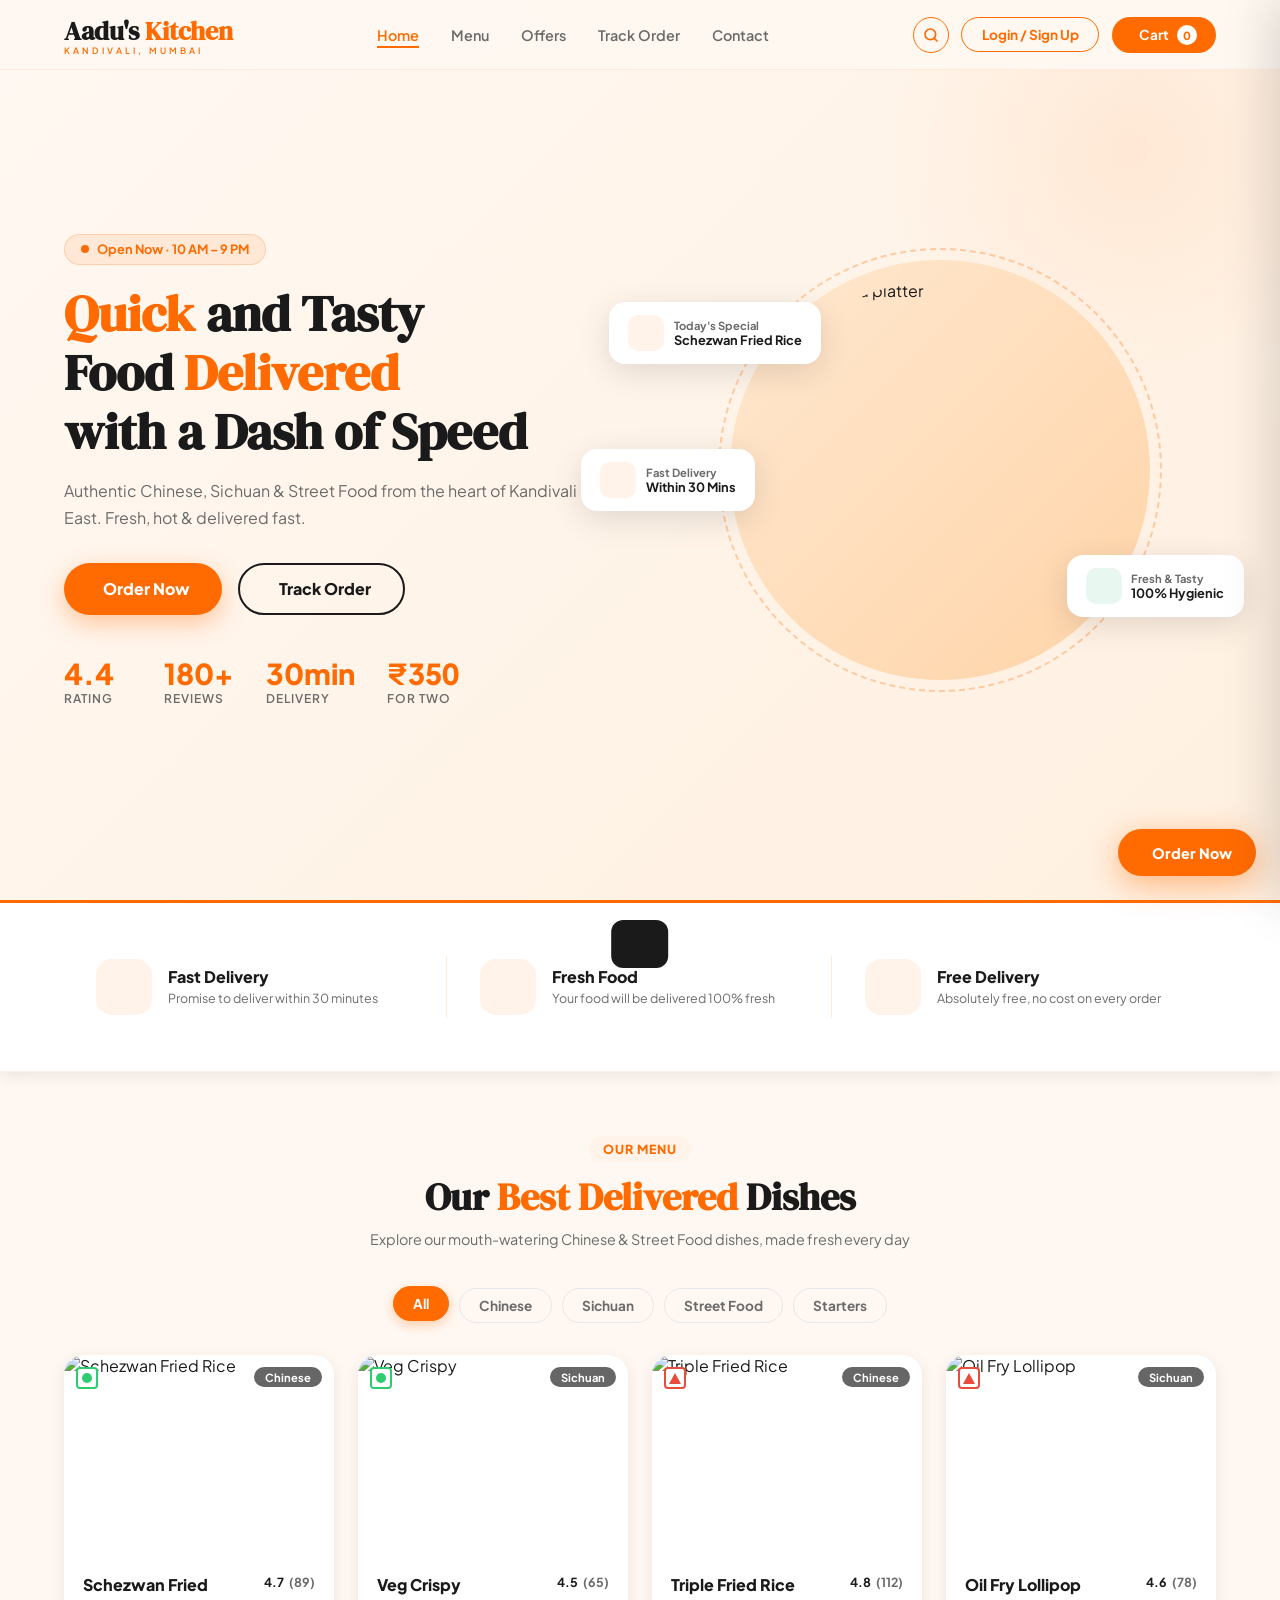
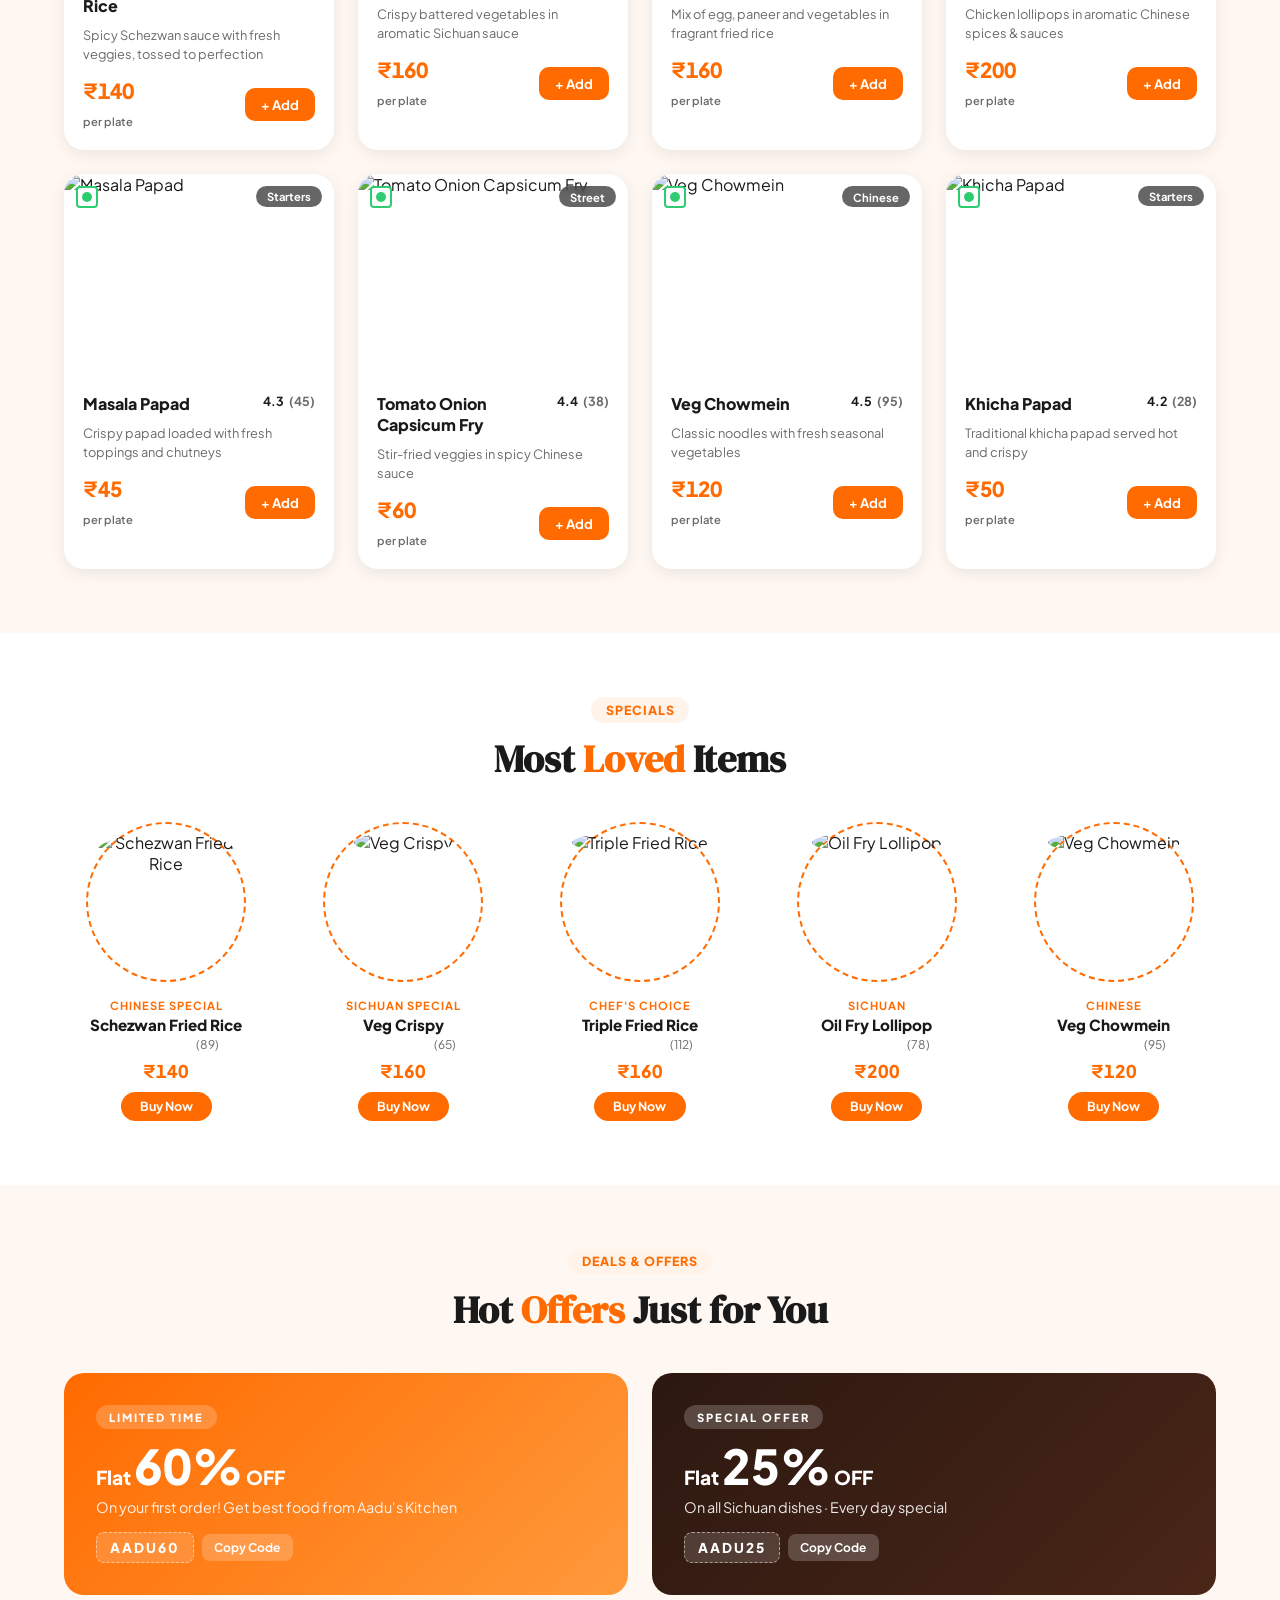
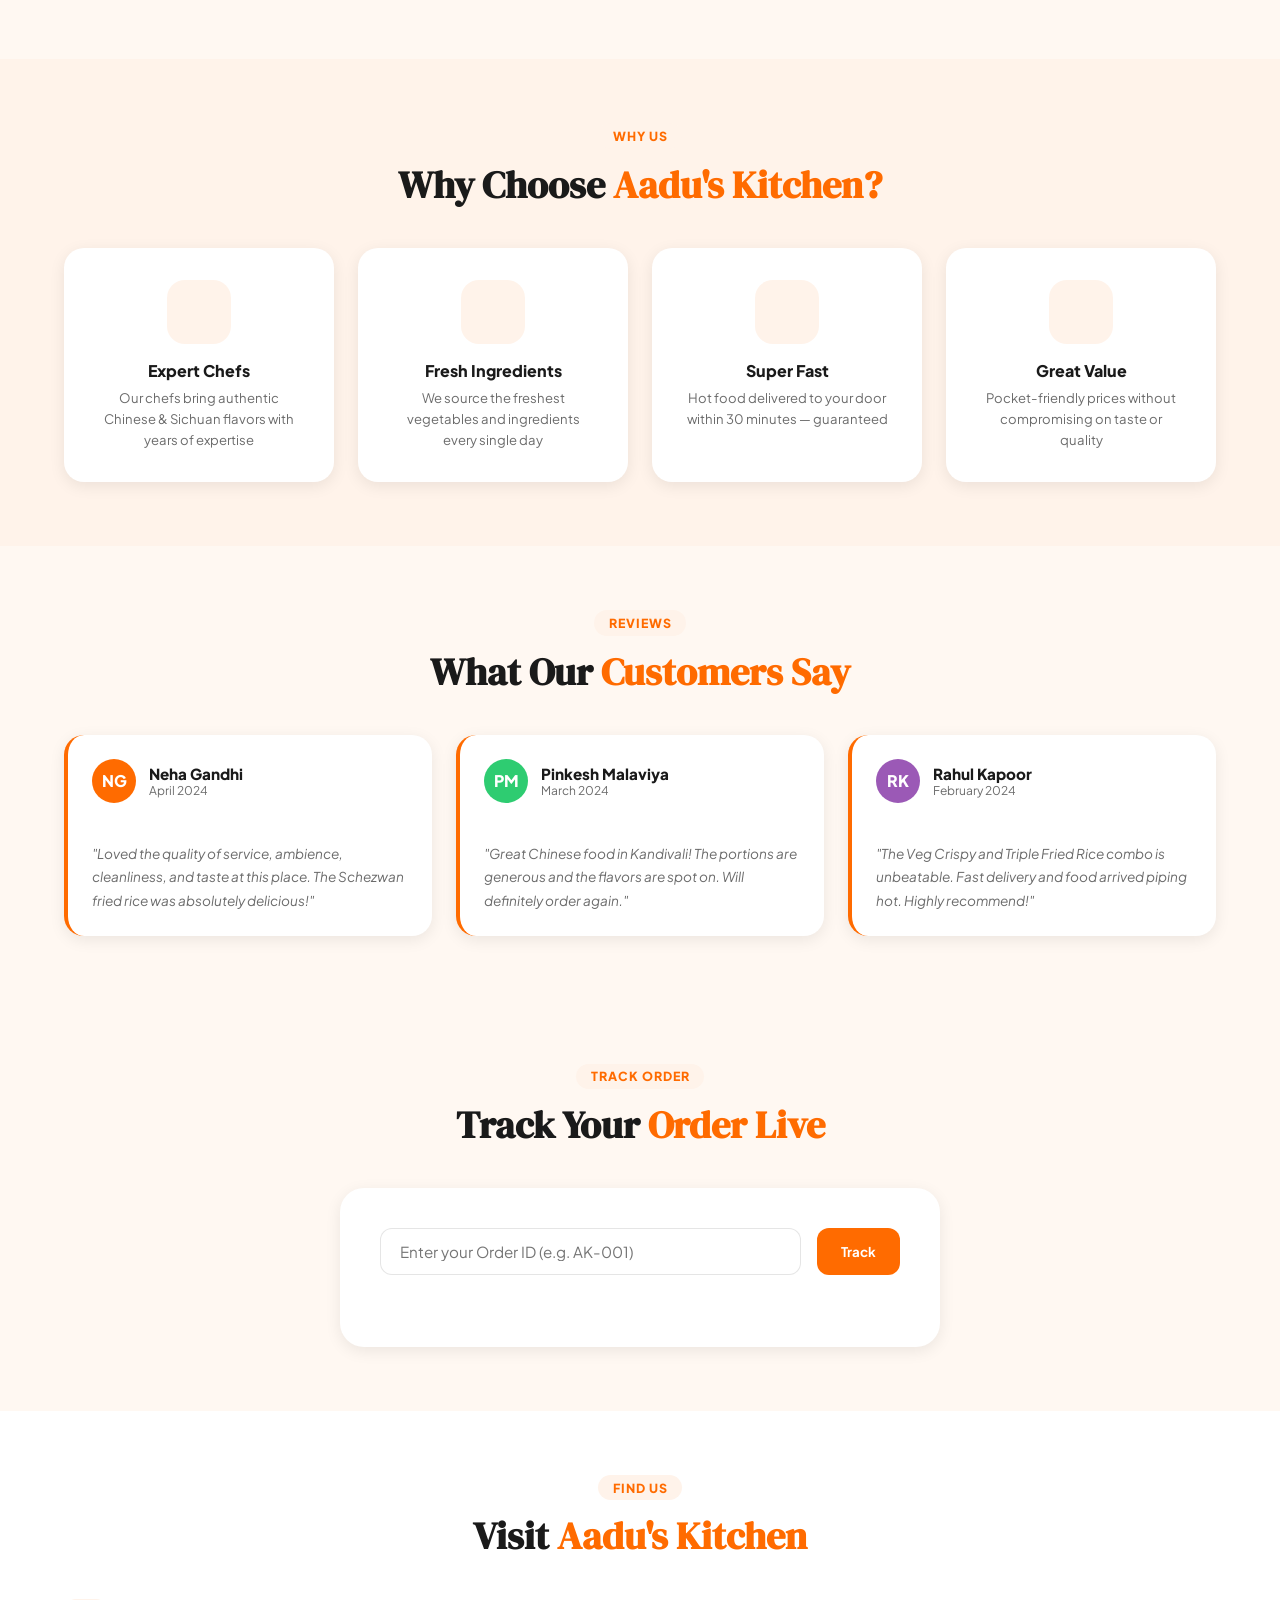
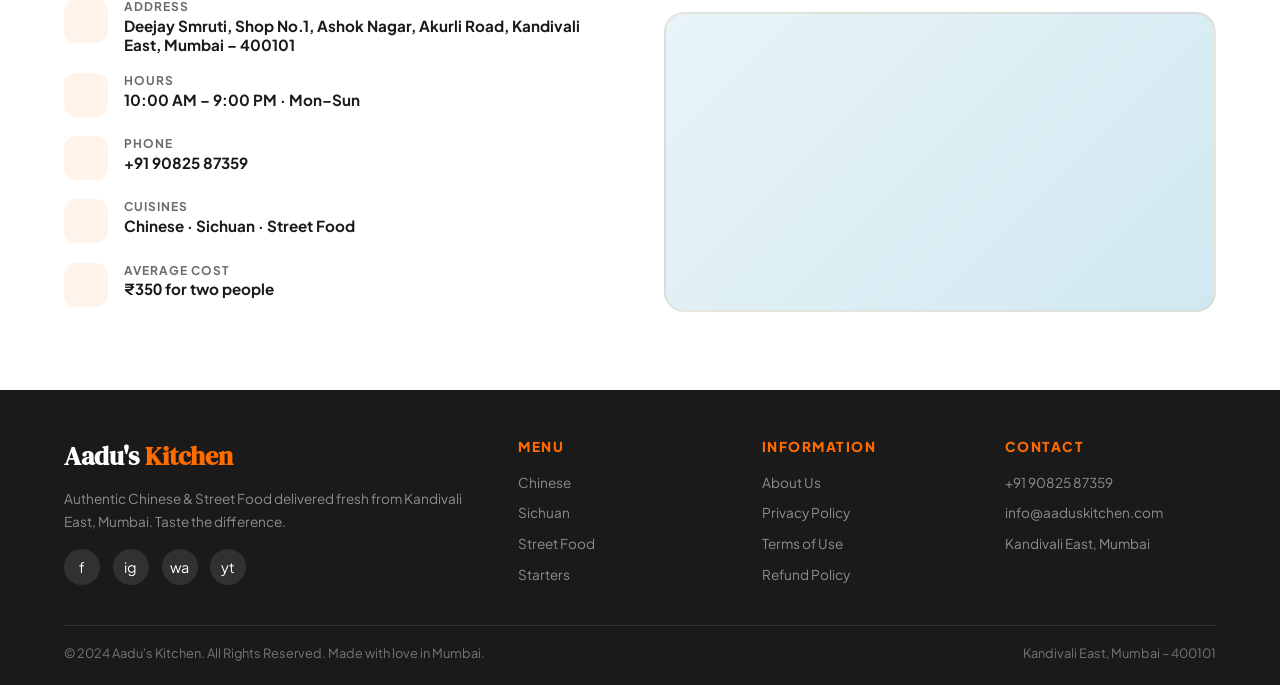
==== index.html @ ee682a98 "Update index.html" ====
<!DOCTYPE html>
<html lang="en">
<head>
<meta charset="UTF-8">
<meta name="viewport" content="width=device-width, initial-scale=1.0">
<title>Aadu's Kitchen — Kandivali, Mumbai</title>
<link rel="preconnect" href="https://fonts.googleapis.com">
<link rel="preconnect" href="https://fonts.gstatic.com" crossorigin>
<link href="https://fonts.googleapis.com/css2?family=DM+Serif+Display:ital@0;1&family=Plus+Jakarta+Sans:wght@400;500;600;700;800&display=swap" rel="stylesheet">
<link rel="stylesheet" href="main.css">
</head>
<body>

<!-- NAVBAR -->
<nav id="navbar">
  <div class="nav-logo">Aadu's <span>Kitchen</span><small>Kandivali, Mumbai</small></div>
  <ul class="nav-links">
    <li><a href="#home" class="active">Home</a></li>
    <li><a href="#menu">Menu</a></li>
    <li><a href="#offers">Offers</a></li>
    <li><a href="#track">Track Order</a></li>
    <li><a href="#contact">Contact</a></li>
  </ul>
  <div class="nav-right">
    <div class="nav-search" title="Search">
      <svg viewBox="0 0 24 24" fill="none" stroke-width="2.5" stroke-linecap="round"><circle cx="11" cy="11" r="8"/><line x1="21" y1="21" x2="16.65" y2="16.65"/></svg>
    </div>
    <!-- Guest state -->
    <button class="login-btn" id="guestLoginBtn" onclick="openLogin()">Login / Sign Up</button>
    <!-- Logged-in state (hidden initially) -->
    <div style="position:relative;display:none;" id="userNavArea">
      <button class="user-avatar-btn" id="userAvatarBtn" onclick="toggleUserDropdown()">?</button>
      <div class="user-dropdown" id="userDropdown">
        <div class="user-dropdown-header">
          <div class="user-dropdown-name" id="ddName">—</div>
          <div class="user-dropdown-phone" id="ddPhone">—</div>
        </div>
        <div class="user-dropdown-item" onclick="openAccount('profile')"><span class="di-icon"><span class="ico"><i data-lucide="user"></i></span></span> My Profile</div>
        <div class="user-dropdown-item" onclick="openAccount('orders')"><span class="di-icon"><span class="ico"><i data-lucide="package"></i></span></span> My Orders</div>
        <div class="user-dropdown-item" onclick="openAccount('addresses')"><span class="di-icon"><span class="ico"><i data-lucide="map-pin"></i></span></span> Saved Addresses</div>
        <div class="dropdown-divider"></div>
        <div class="user-dropdown-item" style="color:var(--red);" onclick="logoutUser()"><span class="di-icon"><span class="ico"><i data-lucide="log-out"></i></span></span> Logout</div>
      </div>
    </div>
    <button class="cart-btn" onclick="openCart()"><span class="ico"><i data-lucide="shopping-cart"></i></span> Cart <span class="cart-count" id="cartCount">0</span></button>
  </div>
</nav>

<!-- HERO -->
<section class="hero" id="home">
  <div class="hero-content">
    <div class="hero-badge"><span></span> Open Now · 10 AM – 9 PM</div>
    <h1><span class="highlight">Quick</span> and Tasty<br>Food <span class="highlight">Delivered</span><br>with a Dash of Speed</h1>
    <p class="hero-sub">Authentic Chinese, Sichuan & Street Food from the heart of Kandivali East. Fresh, hot & delivered fast.</p>
    <div class="hero-btns">
      <button class="btn-primary" onclick="document.getElementById('menu').scrollIntoView({behavior:'smooth'})"><span class="ico"><i data-lucide="utensils"></i></span> Order Now</button>
      <button class="btn-secondary" onclick="document.getElementById('track').scrollIntoView({behavior:'smooth'})"><span class="ico"><i data-lucide="package-search"></i></span> Track Order</button>
    </div>
    <div class="hero-stats">
      <div><div class="stat-num">4.4 <span class="ico"><i data-lucide="star"></i></span></div><div class="stat-label">Rating</div></div>
      <div><div class="stat-num">180+</div><div class="stat-label">Reviews</div></div>
      <div><div class="stat-num">30min</div><div class="stat-label">Delivery</div></div>
      <div><div class="stat-num"><span class="inr"><span class="inr-sym">₹</span>350</span></div><div class="stat-label">For Two</div></div>
    </div>
  </div>
  <div class="hero-img-wrap">
    <div class="hero-circle">
      <img src="https://images.unsplash.com/photo-1555126634-323283e090fa?w=600&q=80" alt="Chinese food platter">
    </div>
    <div class="hero-float-card card1">
      <div class="fc-icon" style="background:#FFF3EA;"><span class="ico"><i data-lucide="utensils"></i></span></div>
      <div><div style="font-size:.7rem;color:var(--gray);">Today's Special</div><div>Schezwan Fried Rice</div></div>
    </div>
    <div class="hero-float-card card2">
      <div class="fc-icon" style="background:#E8F8F0;"><span class="ico"><i data-lucide="shield-check"></i></span></div>
      <div><div style="font-size:.7rem;color:var(--gray);">Fresh & Tasty</div><div>100% Hygienic</div></div>
    </div>
    <div class="hero-float-card card3">
      <div class="fc-icon" style="background:#FFF3EA;"><span class="ico"><i data-lucide="zap"></i></span></div>
      <div><div style="font-size:.7rem;color:var(--gray);">Fast Delivery</div><div>Within 30 Mins</div></div>
    </div>
  </div>
</section>

<!-- FEATURES STRIP -->
<div class="features-strip">
  <div class="feature-item reveal">
    <div class="feature-icon"><span class="ico"><i data-lucide="rocket"></i></span></div>
    <div><div class="feature-title">Fast Delivery</div><div class="feature-desc">Promise to deliver within 30 minutes</div></div>
  </div>
  <div class="feature-item reveal" style="transition-delay:.1s">
    <div class="feature-icon"><span class="ico"><i data-lucide="leaf"></i></span></div>
    <div><div class="feature-title">Fresh Food</div><div class="feature-desc">Your food will be delivered 100% fresh</div></div>
  </div>
  <div class="feature-item reveal" style="transition-delay:.2s">
    <div class="feature-icon"><span class="ico"><i data-lucide="gift"></i></span></div>
    <div><div class="feature-title">Free Delivery</div><div class="feature-desc">Absolutely free, no cost on every order</div></div>
  </div>
</div>

<!-- MENU -->
<section class="menu-section" id="menu">
  <div class="section-header reveal">
    <div class="section-tag">Our Menu</div>
    <h2 class="section-title">Our <span>Best Delivered</span> Dishes</h2>
    <p class="section-sub">Explore our mouth-watering Chinese & Street Food dishes, made fresh every day</p>
  </div>
  <div class="category-tabs reveal">
    <button class="cat-tab active" onclick="filterMenu('all',this)">All</button>
    <button class="cat-tab" onclick="filterMenu('chinese',this)">Chinese</button>
    <button class="cat-tab" onclick="filterMenu('sichuan',this)">Sichuan</button>
    <button class="cat-tab" onclick="filterMenu('street',this)">Street Food</button>
    <button class="cat-tab" onclick="filterMenu('starters',this)">Starters</button>
  </div>
  <div class="menu-grid" id="menuGrid"></div>
</section>

<!-- SPECIALS -->
<section class="special-section reveal" id="specials">
  <div class="section-header">
    <div class="section-tag">Specials</div>
    <h2 class="section-title">Most <span>Loved</span> Items</h2>
  </div>
  <div class="special-grid" id="specialGrid"></div>
</section>

<!-- OFFERS -->
<section class="offers-section" id="offers">
  <div class="section-header reveal">
    <div class="section-tag">Deals & Offers</div>
    <h2 class="section-title">Hot <span>Offers</span> Just for You</h2>
  </div>
  <div class="offers-grid reveal">
    <div class="offer-card orange" onclick="copyCode('AADU60')">
      <div class="offer-badge">Limited Time</div>
      <div class="offer-discount"><small>Flat </small>60%<small> OFF</small></div>
      <p class="offer-title">On your first order! Get best food from Aadu's Kitchen</p>
      <div class="offer-code-wrap"><span class="offer-code">AADU60</span><button class="copy-btn">Copy Code</button></div>
    </div>
    <div class="offer-card dark" onclick="copyCode('AADU25')">
      <div class="offer-badge">Special Offer</div>
      <div class="offer-discount"><small>Flat </small>25%<small> OFF</small></div>
      <p class="offer-title">On all Sichuan dishes · Every day special</p>
      <div class="offer-code-wrap"><span class="offer-code">AADU25</span><button class="copy-btn">Copy Code</button></div>
    </div>
  </div>
</section>

<!-- WHY US -->
<section class="why-section reveal">
  <div class="section-header">
    <div class="section-tag">Why Us</div>
    <h2 class="section-title">Why Choose <span>Aadu's Kitchen?</span></h2>
  </div>
  <div class="why-grid">
    <div class="why-card reveal"><div class="why-icon"><span class="ico"><i data-lucide="chef-hat"></i></span></div><div class="why-title">Expert Chefs</div><div class="why-desc">Our chefs bring authentic Chinese & Sichuan flavors with years of expertise</div></div>
    <div class="why-card reveal" style="transition-delay:.1s"><div class="why-icon"><span class="ico"><i data-lucide="sprout"></i></span></div><div class="why-title">Fresh Ingredients</div><div class="why-desc">We source the freshest vegetables and ingredients every single day</div></div>
    <div class="why-card reveal" style="transition-delay:.2s"><div class="why-icon"><span class="ico"><i data-lucide="zap"></i></span></div><div class="why-title">Super Fast</div><div class="why-desc">Hot food delivered to your door within 30 minutes — guaranteed</div></div>
    <div class="why-card reveal" style="transition-delay:.3s"><div class="why-icon"><span class="ico"><i data-lucide="indian-rupee"></i></span></div><div class="why-title">Great Value</div><div class="why-desc">Pocket-friendly prices without compromising on taste or quality</div></div>
  </div>
</section>

<!-- REVIEWS -->
<section class="reviews-section">
  <div class="section-header reveal">
    <div class="section-tag">Reviews</div>
    <h2 class="section-title">What Our <span>Customers Say</span></h2>
  </div>
  <div class="reviews-grid">
    <div class="review-card reveal">
      <div class="reviewer"><div class="reviewer-avatar">NG</div><div><div class="reviewer-name">Neha Gandhi</div><div class="reviewer-date">April 2024</div></div></div>
      <div class="review-stars stars-row"><span class="ico"><i data-lucide="star"></i></span><span class="ico"><i data-lucide="star"></i></span><span class="ico"><i data-lucide="star"></i></span><span class="ico"><i data-lucide="star"></i></span><span class="ico"><i data-lucide="star"></i></span></div>
      <p class="review-text">"Loved the quality of service, ambience, cleanliness, and taste at this place. The Schezwan fried rice was absolutely delicious!"</p>
    </div>
    <div class="review-card reveal" style="transition-delay:.1s">
      <div class="reviewer"><div class="reviewer-avatar" style="background:#2ECC71;">PM</div><div><div class="reviewer-name">Pinkesh Malaviya</div><div class="reviewer-date">March 2024</div></div></div>
      <div class="review-stars stars-row"><span class="ico"><i data-lucide="star"></i></span><span class="ico"><i data-lucide="star"></i></span><span class="ico"><i data-lucide="star"></i></span><span class="ico"><i data-lucide="star"></i></span><span class="ico" style="opacity:.35"><i data-lucide="star"></i></span></div>
      <p class="review-text">"Great Chinese food in Kandivali! The portions are generous and the flavors are spot on. Will definitely order again."</p>
    </div>
    <div class="review-card reveal" style="transition-delay:.2s">
      <div class="reviewer"><div class="reviewer-avatar" style="background:#9B59B6;">RK</div><div><div class="reviewer-name">Rahul Kapoor</div><div class="reviewer-date">February 2024</div></div></div>
      <div class="review-stars stars-row"><span class="ico"><i data-lucide="star"></i></span><span class="ico"><i data-lucide="star"></i></span><span class="ico"><i data-lucide="star"></i></span><span class="ico"><i data-lucide="star"></i></span><span class="ico"><i data-lucide="star"></i></span></div>
      <p class="review-text">"The Veg Crispy and Triple Fried Rice combo is unbeatable. Fast delivery and food arrived piping hot. Highly recommend!"</p>
    </div>
  </div>
</section>

<!-- TRACK ORDER -->
<section class="track-section" id="track">
  <div class="section-header reveal">
    <div class="section-tag">Track Order</div>
    <h2 class="section-title">Track Your <span>Order Live</span></h2>
  </div>
  <div class="track-card reveal">
    <div class="track-input-row">
      <input type="text" class="track-input" placeholder="Enter your Order ID (e.g. AK-001)" id="trackInput">
      <button class="track-btn" onclick="trackOrder()">Track</button>
    </div>
    <div id="trackResult" style="display:none;">
      <div style="background:var(--orange-pale);border-radius:12px;padding:1rem;margin-bottom:1.5rem;display:flex;justify-content:space-between;align-items:center;">
        <div><div style="font-size:.75rem;color:var(--gray);font-weight:700;">ORDER ID</div><div style="font-weight:800;" id="trackOrderId"></div></div>
        <div><div style="font-size:.75rem;color:var(--gray);font-weight:700;">ITEMS</div><div style="font-weight:800;">Schezwan Rice × 2</div></div>
        <div><div style="font-size:.75rem;color:var(--gray);font-weight:700;">TOTAL</div><div style="font-weight:800;color:var(--orange);"><span class="inr"><span class="inr-sym">₹</span>320</span></div></div>
      </div>
      <div class="order-steps">
        <div class="order-step done"><div class="step-line"></div><div class="step-dot"><span class="ico"><i data-lucide="check"></i></span></div><div class="step-content"><div class="step-title">Order Placed</div><div class="step-time">2:30 PM</div></div></div>
        <div class="order-step done"><div class="step-line"></div><div class="step-dot"><span class="ico"><i data-lucide="check"></i></span></div><div class="step-content"><div class="step-title">Order Confirmed</div><div class="step-time">2:32 PM</div></div></div>
        <div class="order-step active"><div class="step-line"></div><div class="step-dot"><span class="ico"><i data-lucide="cooking-pot"></i></span></div><div class="step-content"><div class="step-title">Preparing Your Food</div><div class="step-time">Estimated: 15 mins</div></div></div>
        <div class="order-step"><div class="step-line"></div><div class="step-dot"><span class="ico"><i data-lucide="bike"></i></span></div><div class="step-content"><div class="step-title">Out for Delivery</div><div class="step-time">—</div></div></div>
        <div class="order-step"><div class="step-dot"><span class="ico"><i data-lucide="home"></i></span></div><div class="step-content"><div class="step-title">Delivered</div><div class="step-time">—</div></div></div>
      </div>
    </div>
  </div>
</section>

<!-- LOCATION -->
<section class="location-section" id="contact">
  <div class="section-header reveal">
    <div class="section-tag">Find Us</div>
    <h2 class="section-title">Visit <span>Aadu's Kitchen</span></h2>
  </div>
  <div class="location-grid reveal">
    <div class="location-info">
      <div class="info-item"><div class="info-icon"><span class="ico"><i data-lucide="map-pin"></i></span></div><div><div class="info-label">Address</div><div class="info-value">Deejay Smruti, Shop No.1, Ashok Nagar, Akurli Road, Kandivali East, Mumbai – 400101</div></div></div>
      <div class="info-item"><div class="info-icon"><span class="ico"><i data-lucide="clock"></i></span></div><div><div class="info-label">Hours</div><div class="info-value">10:00 AM – 9:00 PM · Mon–Sun</div></div></div>
      <div class="info-item"><div class="info-icon"><span class="ico"><i data-lucide="phone"></i></span></div><div><div class="info-label">Phone</div><div class="info-value">+91 90825 87359</div></div></div>
      <div class="info-item"><div class="info-icon"><span class="ico"><i data-lucide="utensils-crossed"></i></span></div><div><div class="info-label">Cuisines</div><div class="info-value">Chinese · Sichuan · Street Food</div></div></div>
      <div class="info-item"><div class="info-icon"><span class="ico"><i data-lucide="banknote"></i></span></div><div><div class="info-label">Average Cost</div><div class="info-value"><span class="inr"><span class="inr-sym">₹</span>350</span> for two people</div></div></div>
    </div>
    <div class="map-placeholder">
      <iframe src="https://www.google.com/maps/embed?pb=!1m18!1m12!1m3!1d3768.!2d72.8567323!3d19.201247!2m3!1f0!2f0!3f0!3m2!1i1024!2i768!4f13.1!3m3!1m2!1s0x3be7b79b179c3723%3A0x756ac400adf0f02e!2sAadu&#39;s%20Kitchen!5e0!3m2!1sen!2sin!4v1" allowfullscreen="" loading="lazy"></iframe>
    </div>
  </div>
</section>

<!-- FOOTER -->
<footer>
  <div class="footer-grid">
    <div class="footer-brand">
      <div style="font-family:'DM Serif Display',serif;font-size:1.6rem;font-weight:900;color:#fff;display:inline-block;margin-bottom:.8rem;">Aadu's <span style="color:var(--orange);">Kitchen</span></div>
      <p>Authentic Chinese & Street Food delivered fresh from Kandivali East, Mumbai. Taste the difference.</p>
      <div class="social-links">
        <a href="#" class="social-link">f</a>
        <a href="#" class="social-link">ig</a>
        <a href="#" class="social-link">wa</a>
        <a href="#" class="social-link">yt</a>
      </div>
    </div>
    <div class="footer-col"><h4>Menu</h4><ul><li><a href="#">Chinese</a></li><li><a href="#">Sichuan</a></li><li><a href="#">Street Food</a></li><li><a href="#">Starters</a></li></ul></div>
    <div class="footer-col"><h4>Information</h4><ul><li><a href="#">About Us</a></li><li><a href="#">Privacy Policy</a></li><li><a href="#">Terms of Use</a></li><li><a href="#">Refund Policy</a></li></ul></div>
    <div class="footer-col"><h4>Contact</h4><ul><li><a href="tel:+919082587359">+91 90825 87359</a></li><li><a href="#">info@aaduskitchen.com</a></li><li><a href="#">Kandivali East, Mumbai</a></li></ul></div>
  </div>
  <div class="footer-bottom">
    <p>© 2024 Aadu's Kitchen. All Rights Reserved. Made with love in Mumbai.</p>
    <p>Kandivali East, Mumbai – 400101</p>
  </div>
</footer>

<!-- STICKY ORDER BTN -->
<div class="sticky-order">
  <button class="sticky-order-btn" onclick="document.getElementById('menu').scrollIntoView({behavior:'smooth'})"><span class="ico"><i data-lucide="utensils"></i></span> Order Now</button>
</div>

<!-- CART -->
<div class="cart-overlay" id="cartOverlay" onclick="closeCart()"></div>
<div class="cart-sidebar" id="cartSidebar">
  <div class="cart-header"><h3><span class="ico"><i data-lucide="shopping-cart"></i></span> Your Cart</h3><button class="cart-close" onclick="closeCart()" aria-label="Close"><span class="ico"><i data-lucide="x"></i></span></button></div>
  <div class="cart-items" id="cartItems">
    <div class="cart-empty"><div class="cart-empty-icon"><span class="ico"><i data-lucide="utensils"></i></span></div><p style="font-weight:700;">Your cart is empty</p><p style="font-size:.82rem;color:var(--gray);margin-top:.4rem;">Add some delicious items!</p></div>
  </div>
  <div class="cart-footer" id="cartFooter" style="display:none;">
    <div style="margin-bottom:.8rem;">
      <div style="display:flex;justify-content:space-between;font-size:.85rem;color:var(--gray);margin-bottom:.3rem;"><span>Subtotal</span><span id="cartSubtotal" class="inr"><span class="inr-sym">₹</span>0</span></div>
      <div style="display:flex;justify-content:space-between;font-size:.85rem;color:var(--green);margin-bottom:.3rem;"><span>Delivery</span><span>FREE</span></div>
    </div>
    <div class="cart-total"><span class="cart-total-label">Total</span><span class="cart-total-amount inr" id="cartTotal"><span class="inr-sym">₹</span>0</span></div>
    <button class="checkout-btn" onclick="openCheckout()">Proceed to Checkout →</button>
  </div>
</div>

<!-- ============================================================
     LOGIN / SIGNUP MODAL
============================================================ -->
<div class="modal-overlay" id="loginModal">
  <div class="modal">
    <button class="modal-close" onclick="closeLogin()" aria-label="Close"><span class="ico"><i data-lucide="x"></i></span></button>
    <div class="modal-logo">Aadu's <span>Kitchen</span></div>

    <!-- Step 1: Phone -->
    <div class="modal-step active" id="ls-step1">
      <h2>Login / Sign Up</h2>
      <p class="modal-sub">Enter your phone number to continue</p>
      <div class="form-group-m">
        <label class="form-label-m">Mobile Number</label>
        <div class="phone-input-wrap">
          <span class="phone-prefix">+91</span>
          <input type="tel" class="phone-input" placeholder="Enter 10-digit number" id="phoneInput" maxlength="10">
        </div>
      </div>
      <button class="submit-btn" onclick="sendOTP()">Send OTP →</button>
      <p style="text-align:center;font-size:.75rem;color:var(--gray);margin-top:1rem;">By continuing, you agree to our Terms & Privacy Policy</p>
    </div>

    <!-- Step 2: OTP -->
    <div class="modal-step" id="ls-step2">
      <h2>Enter OTP</h2>
      <p class="modal-sub" id="otpSubtext">OTP sent to +91 XXXXXXXXXX</p>
      <div class="form-group-m">
        <label class="form-label-m">4-Digit OTP</label>
        <div class="otp-inputs">
          <input type="text" class="otp-input" maxlength="1" id="otp1" oninput="otpMove(this,'otp2')">
          <input type="text" class="otp-input" maxlength="1" id="otp2" oninput="otpMove(this,'otp3')">
          <input type="text" class="otp-input" maxlength="1" id="otp3" oninput="otpMove(this,'otp4')">
          <input type="text" class="otp-input" maxlength="1" id="otp4" oninput="otpMove(this,null)">
        </div>
      </div>
      <button class="submit-btn" onclick="verifyOTP()">Verify & Login →</button>
      <p class="resend-otp">Didn't receive OTP? <span onclick="resendOTP()">Resend OTP</span></p>
    </div>

    <!-- Step 3: New user profile setup -->
    <div class="modal-step" id="ls-step3">
      <h2>Complete Your Profile</h2>
      <p class="modal-sub">Tell us a bit about yourself to get started</p>
      <div class="form-row-2">
        <div class="form-group-m">
          <label class="form-label-m">First Name *</label>
          <input class="form-input-m" id="regFirst" placeholder="e.g. Rahul">
        </div>
        <div class="form-group-m">
          <label class="form-label-m">Last Name *</label>
          <input class="form-input-m" id="regLast" placeholder="e.g. Sharma">
        </div>
      </div>
      <div class="form-group-m">
        <label class="form-label-m">Email Address</label>
        <input class="form-input-m" type="email" id="regEmail" placeholder="rahul@example.com">
      </div>
      <div class="form-group-m">
        <label class="form-label-m">Date of Birth</label>
        <input class="form-input-m" type="date" id="regDob">
      </div>
      <div class="form-group-m" style="margin-bottom:1.5rem;">
        <label class="form-label-m">Default Delivery Address *</label>
        <input class="form-input-m" id="regAddrLine" placeholder="Flat / Building, Street" style="margin-bottom:.5rem;">
        <div class="form-row-2">
          <input class="form-input-m" id="regAddrArea" placeholder="Area / Landmark">
          <input class="form-input-m" id="regAddrPin" placeholder="PIN Code" maxlength="6">
        </div>
      </div>
      <button class="submit-btn" onclick="completeRegistration()">Create Account →</button>
    </div>

    <!-- Step 4: Welcome -->
    <div class="modal-step" id="ls-step4">
      <div style="text-align:center;padding:1.5rem 0;">
        <div class="welcome-icon" style="margin-bottom:1rem;"><span class="ico"><i data-lucide="party-popper"></i></span></div>
        <h2 id="welcomeMsg">Welcome!</h2>
        <p class="modal-sub">You're all set. Start ordering your favourite food!</p>
        <button class="submit-btn" onclick="closeLogin()">Start Ordering →</button>
      </div>
    </div>
  </div>
</div>

<!-- ============================================================
     MY ACCOUNT MODAL
============================================================ -->
<div class="modal-overlay" id="accountModal">
  <div class="modal account-modal">
    <button class="modal-close" onclick="closeAccount()" aria-label="Close"><span class="ico"><i data-lucide="x"></i></span></button>
    <div class="modal-logo" style="margin-bottom:.8rem;">My <span>Account</span></div>
    <div class="account-nav">
      <button class="acc-nav-btn active" id="an-profile" onclick="switchAccTab('profile')"><span class="ico"><i data-lucide="user"></i></span> Profile</button>
      <button class="acc-nav-btn" id="an-orders" onclick="switchAccTab('orders')"><span class="ico"><i data-lucide="package"></i></span> My Orders</button>
      <button class="acc-nav-btn" id="an-addresses" onclick="switchAccTab('addresses')"><span class="ico"><i data-lucide="map-pin"></i></span> Addresses</button>
    </div>

    <!-- Profile Tab -->
    <div class="acc-section active" id="acc-profile">
      <div class="acc-profile-header">
        <div class="acc-avatar" id="accAvatarLarge">?</div>
        <div class="acc-name-block">
          <div class="name" id="accFullName">—</div>
          <div class="phone" id="accPhone">—</div>
          <div style="font-size:.75rem;color:var(--gray);margin-top:.15rem;" id="accEmail">—</div>
        </div>
      </div>
      <div style="font-weight:800;font-size:.9rem;margin-bottom:.8rem;">Edit Profile</div>
      <div class="profile-fields">
        <div class="form-group-m">
          <label class="form-label-m">First Name</label>
          <input class="form-input-m" id="pfFirst">
        </div>
        <div class="form-group-m">
          <label class="form-label-m">Last Name</label>
          <input class="form-input-m" id="pfLast">
        </div>
        <div class="form-group-m">
          <label class="form-label-m">Email</label>
          <input class="form-input-m" type="email" id="pfEmail">
        </div>
        <div class="form-group-m">
          <label class="form-label-m">Date of Birth</label>
          <input class="form-input-m" type="date" id="pfDob">
        </div>
        <div class="form-group-m" style="grid-column:span 2">
          <label class="form-label-m">Phone (read-only)</label>
          <input class="form-input-m" id="pfPhone" readonly style="background:var(--light-gray);cursor:not-allowed;">
        </div>
      </div>
      <button class="submit-btn" style="margin-top:1rem;" onclick="saveProfile()">Save Profile</button>
    </div>

    <!-- Orders Tab -->
    <div class="acc-section" id="acc-orders">
      <div id="myOrdersList"></div>
    </div>

    <!-- Addresses Tab -->
    <div class="acc-section" id="acc-addresses">
      <div id="myAddressList"></div>
      <button class="add-addr-btn" onclick="openAddAddress()">+ Add New Address</button>
    </div>
  </div>
</div>

<!-- ============================================================
     ADD ADDRESS MODAL
============================================================ -->
<div class="modal-overlay" id="addAddrModal" style="z-index:4000;">
  <div class="modal" style="width:440px;">
    <button class="modal-close" onclick="closeAddAddress()" aria-label="Close"><span class="ico"><i data-lucide="x"></i></span></button>
    <h2 style="font-family:'DM Serif Display',serif;font-size:1.4rem;font-weight:900;margin-bottom:.4rem;">Add Address</h2>
    <p class="modal-sub">Save a new delivery address</p>
    <div class="form-group-m">
      <label class="form-label-m">Label (Home / Work / Other)</label>
      <input class="form-input-m" id="aLabel" placeholder="e.g. Home">
    </div>
    <div class="form-group-m">
      <label class="form-label-m">Flat / Building, Street *</label>
      <input class="form-input-m" id="aLine" placeholder="e.g. Flat 5, Smruti CHS, Akurli Road">
    </div>
    <div class="form-row-2">
      <div class="form-group-m">
        <label class="form-label-m">Area / Landmark</label>
        <input class="form-input-m" id="aArea" placeholder="Kandivali East">
      </div>
      <div class="form-group-m">
        <label class="form-label-m">PIN Code</label>
        <input class="form-input-m" id="aPin" placeholder="400101" maxlength="6">
      </div>
    </div>
    <div class="form-group-m">
      <label class="form-label-m">City</label>
      <input class="form-input-m" id="aCity" placeholder="Mumbai" value="Mumbai">
    </div>
    <div style="display:flex;align-items:center;gap:.6rem;margin-bottom:1.2rem;">
      <input type="checkbox" id="aDefault" style="accent-color:var(--orange);width:16px;height:16px;">
      <label for="aDefault" style="font-size:.85rem;font-weight:700;cursor:pointer;">Set as default address</label>
    </div>
    <button class="submit-btn" onclick="saveNewAddress()">Save Address</button>
  </div>
</div>

<!-- ============================================================
     CHECKOUT MODAL
============================================================ -->
<div class="modal-overlay" id="checkoutModal" style="z-index:4000;">
  <div class="modal checkout-modal">
    <button class="modal-close" onclick="closeCheckout()" aria-label="Close"><span class="ico"><i data-lucide="x"></i></span></button>
    <h2 style="font-family:'DM Serif Display',serif;font-size:1.5rem;font-weight:900;margin-bottom:1.5rem;">Checkout</h2>

    <div class="checkout-section-title"><span class="ico"><i data-lucide="map-pin"></i></span> Delivery Address</div>
    <div id="checkoutAddressList" style="margin-bottom:1.2rem;"></div>
    <button style="background:transparent;border:1.5px dashed rgba(255,107,0,.4);border-radius:10px;padding:.5rem 1rem;font-family:'Plus Jakarta Sans',sans-serif;font-weight:700;font-size:.8rem;color:var(--orange);cursor:pointer;margin-bottom:1.5rem;" onclick="closeCheckout();openAccount('addresses');">+ Add New Address</button>

    <div class="checkout-section-title"><span class="ico"><i data-lucide="package"></i></span> Order Summary</div>
    <div id="checkoutSummary" style="margin-bottom:1.5rem;"></div>

    <div class="checkout-section-title"><span class="ico"><i data-lucide="credit-card"></i></span> Payment Method</div>
    <div style="display:flex;flex-direction:column;gap:.6rem;margin-bottom:1.5rem;">
      <label style="display:flex;align-items:center;gap:.8rem;padding:.8rem 1rem;border:1.5px solid var(--border);border-radius:12px;cursor:pointer;" onclick="this.parentNode.querySelectorAll('label').forEach(l=>l.style.borderColor='var(--border)');this.style.borderColor='var(--orange)';">
        <input type="radio" name="pay" value="cod" checked style="accent-color:var(--orange);"><span class="pay-option"><span class="ico"><i data-lucide="banknote"></i></span> Cash on Delivery</span>
      </label>
      <label style="display:flex;align-items:center;gap:.8rem;padding:.8rem 1rem;border:1.5px solid var(--border);border-radius:12px;cursor:pointer;" onclick="this.parentNode.querySelectorAll('label').forEach(l=>l.style.borderColor='var(--border)');this.style.borderColor='var(--orange)';">
        <input type="radio" name="pay" value="upi" style="accent-color:var(--orange);"><span class="pay-option"><span class="ico"><i data-lucide="smartphone"></i></span> UPI / QR Code</span>
      </label>
      <label style="display:flex;align-items:center;gap:.8rem;padding:.8rem 1rem;border:1.5px solid var(--border);border-radius:12px;cursor:pointer;" onclick="this.parentNode.querySelectorAll('label').forEach(l=>l.style.borderColor='var(--border)');this.style.borderColor='var(--orange)';">
        <input type="radio" name="pay" value="card" style="accent-color:var(--orange);"><span class="pay-option"><span class="ico"><i data-lucide="credit-card"></i></span> Credit / Debit Card</span>
      </label>
    </div>

    <button class="submit-btn" onclick="placeOrder()">Place Order</button>
  </div>
</div>

<!-- TOAST -->
<div class="toast" id="toast"><span class="toast-icon" id="toastIcon"><span class="ico"><i data-lucide="check-circle"></i></span></span><span id="toastMsg"></span></div>

<!-- ================================================================
     JAVASCRIPT
================================================================ -->
<script src="https://cdn.jsdelivr.net/npm/@supabase/supabase-js@2"></script>
<script src="https://unpkg.com/lucide@0.468.0/dist/umd/lucide.min.js"></script>
<script src="menu.js"></script>
</body>
</html>
---- main.css ----
.ico{display:inline-flex;align-items:center;justify-content:center;vertical-align:middle;flex-shrink:0;}
.ico svg{width:1.1em;height:1.1em;stroke:currentColor;stroke-width:2;fill:none;}
.di-icon .ico{width:18px;height:18px;}
.feature-icon .ico,.why-icon .ico{width:28px;height:28px;color:var(--orange);}
.fc-icon .ico{width:22px;height:22px;color:var(--orange);}
.info-icon .ico,.addr-icon .ico{width:22px;height:22px;color:var(--orange);}
.cart-empty-icon .ico{width:56px;height:56px;color:var(--orange);opacity:.5;}
.welcome-icon .ico{width:56px;height:56px;color:var(--orange);}
.step-dot .ico{width:18px;height:18px;}
.order-step.done .step-dot .ico svg{stroke:#fff;}
.checkout-section-title{display:flex;align-items:center;gap:.5rem;}
.checkout-section-title .ico{width:18px;height:18px;color:var(--orange);}
.cart-header h3,.acc-nav-btn,.btn-primary,.btn-secondary,.sticky-order-btn,.cart-btn{display:inline-flex;align-items:center;gap:.45rem;}
.cart-close,.modal-close{display:inline-flex;align-items:center;justify-content:center;}
.cart-close .ico,.modal-close .ico{width:18px;height:18px;}
.review-stars,.stars-row{display:flex;gap:2px;color:#FFB800;}
.review-stars .ico,.stars-row .ico{width:14px;height:14px;}
.review-stars .ico svg,.stars-row .ico svg{fill:#FFB800;stroke:#FFB800;}
.stat-num{display:flex;align-items:center;gap:.25rem;}
.stat-num .ico{width:14px;height:14px;}
.pay-option{display:inline-flex;align-items:center;gap:.45rem;}
.pay-option .ico{width:18px;height:18px;color:var(--orange);}
/* Currency — sans-serif stack renders ₹ correctly (avoid serif fonts for prices) */
.inr,.food-price,.special-price,.cart-total-amount,.cart-item-price,.moc-amount,.offer-discount{font-family:'Plus Jakarta Sans',system-ui,-apple-system,'Segoe UI',Roboto,sans-serif;font-variant-numeric:tabular-nums;}
.inr{display:inline-flex;align-items:baseline;gap:.05em;}
.inr-sym{font-weight:700;line-height:1;}
.stat-num{font-family:'Plus Jakarta Sans',system-ui,sans-serif;}

/* ============================================================
   ROOT & RESET
============================================================ */
:root {
  --orange:#FF6B00; --orange-light:#FF8C38; --orange-pale:#FFF3EA;
  --cream:#FFF8F2; --dark:#1A1A1A; --gray:#6B6B6B;
  --light-gray:#F5F5F5; --white:#FFFFFF;
  --green:#2ECC71; --red:#E74C3C;
  --shadow:0 8px 32px rgba(255,107,0,.15);
  --shadow-sm:0 4px 16px rgba(0,0,0,.08);
  --border:#E5E7EB;
  --a-green:#10B981;
}
*{margin:0;padding:0;box-sizing:border-box;}
html{scroll-behavior:smooth;}
body{font-family:'Plus Jakarta Sans',sans-serif;background:var(--cream);color:var(--dark);overflow-x:hidden;}
::-webkit-scrollbar{width:6px;height:5px;}
::-webkit-scrollbar-track{background:var(--cream);}
::-webkit-scrollbar-thumb{background:rgba(255,107,0,.4);border-radius:3px;}

/* ============================================================
   NAVBAR
============================================================ */
nav{position:fixed;top:0;left:0;right:0;z-index:1000;background:rgba(255,248,242,.95);backdrop-filter:blur(12px);border-bottom:1px solid rgba(255,107,0,.1);padding:0 5%;height:70px;display:flex;align-items:center;justify-content:space-between;transition:all .3s;}
nav.scrolled{box-shadow:0 4px 20px rgba(255,107,0,.12);}
.nav-logo{font-family:'DM Serif Display',serif;font-size:1.6rem;font-weight:900;color:var(--dark);}
.nav-logo span{color:var(--orange);}
.nav-logo small{display:block;font-family:'Plus Jakarta Sans',sans-serif;font-size:.55rem;font-weight:600;letter-spacing:3px;color:var(--orange);text-transform:uppercase;margin-top:-4px;}
.nav-links{display:flex;gap:2rem;list-style:none;}
.nav-links a{text-decoration:none;color:var(--gray);font-weight:600;font-size:.9rem;transition:color .2s;position:relative;}
.nav-links a::after{content:'';position:absolute;bottom:-4px;left:0;width:0;height:2px;background:var(--orange);transition:width .3s;}
.nav-links a:hover{color:var(--orange);}
.nav-links a:hover::after{width:100%;}
.nav-links a.active{color:var(--orange);}
.nav-links a.active::after{width:100%;}
.nav-right{display:flex;align-items:center;gap:.8rem;}
.nav-search{width:36px;height:36px;border:1.5px solid var(--orange);border-radius:50%;display:flex;align-items:center;justify-content:center;cursor:pointer;transition:all .2s;background:transparent;}
.nav-search:hover{background:var(--orange);}
.nav-search:hover svg{stroke:#fff;}
.nav-search svg{width:16px;height:16px;stroke:var(--orange);transition:stroke .2s;}
.cart-btn{position:relative;background:var(--orange);color:#fff;border:none;border-radius:24px;padding:.5rem 1.2rem;font-family:'Plus Jakarta Sans',sans-serif;font-weight:700;font-size:.85rem;cursor:pointer;display:flex;align-items:center;gap:.5rem;transition:all .3s;}
.cart-btn:hover{background:var(--orange-light);transform:translateY(-2px);box-shadow:var(--shadow);}
.cart-count{background:#fff;color:var(--orange);border-radius:50%;width:20px;height:20px;display:flex;align-items:center;justify-content:center;font-size:.7rem;font-weight:800;}

/* User avatar button (when logged in) */
.user-avatar-btn{width:38px;height:38px;border-radius:50%;background:var(--orange);color:#fff;border:none;cursor:pointer;font-weight:800;font-size:.85rem;display:flex;align-items:center;justify-content:center;transition:all .2s;position:relative;}
.user-avatar-btn:hover{transform:scale(1.08);box-shadow:0 4px 12px rgba(255,107,0,.4);}
.user-dropdown{position:absolute;top:calc(100% + 10px);right:0;background:#fff;border-radius:16px;padding:.5rem;box-shadow:0 12px 40px rgba(0,0,0,.15);border:1px solid var(--border);min-width:200px;display:none;z-index:2000;}
.user-dropdown.open{display:block;animation:fadeInUp .2s ease;}
.user-dropdown-header{padding:.8rem 1rem;border-bottom:1px solid var(--border);margin-bottom:.4rem;}
.user-dropdown-name{font-weight:800;font-size:.95rem;}
.user-dropdown-phone{font-size:.75rem;color:var(--gray);}
.user-dropdown-item{display:flex;align-items:center;gap:.6rem;padding:.6rem 1rem;border-radius:10px;cursor:pointer;font-size:.85rem;font-weight:600;transition:all .2s;}
.user-dropdown-item:hover{background:var(--orange-pale);color:var(--orange);}
.user-dropdown-item .di-icon{font-size:1rem;}
.dropdown-divider{height:1px;background:var(--border);margin:.4rem 0;}

.login-btn{background:transparent;border:1.5px solid var(--orange);color:var(--orange);border-radius:24px;padding:.5rem 1.2rem;font-family:'Plus Jakarta Sans',sans-serif;font-weight:700;font-size:.85rem;cursor:pointer;transition:all .3s;}
.login-btn:hover{background:var(--orange);color:#fff;}
/* ============================================================
   HERO
============================================================ */
.hero{min-height:100vh;padding:100px 5% 60px;display:grid;grid-template-columns:1fr 1fr;gap:3rem;align-items:center;background:linear-gradient(135deg,var(--cream) 0%,#FFF0E0 100%);position:relative;overflow:hidden;}
.hero::before{content:'';position:absolute;top:-100px;right:-100px;width:500px;height:500px;background:radial-gradient(circle,rgba(255,107,0,.08) 0%,transparent 70%);pointer-events:none;}
.hero-badge{display:inline-flex;align-items:center;gap:.5rem;background:rgba(255,107,0,.1);border:1px solid rgba(255,107,0,.2);border-radius:24px;padding:.4rem 1rem;font-size:.8rem;font-weight:700;color:var(--orange);margin-bottom:1.2rem;animation:fadeInUp .6s ease both;}
.hero-badge span{width:8px;height:8px;background:var(--orange);border-radius:50%;display:inline-block;animation:pulse 1.5s infinite;}
.hero h1{font-family:'DM Serif Display',serif;font-size:clamp(2.2rem,4vw,3.5rem);line-height:1.15;font-weight:900;animation:fadeInUp .7s ease both .1s;}
.hero h1 .highlight{color:var(--orange);}
.hero-sub{color:var(--gray);margin:1rem 0 2rem;font-size:1rem;line-height:1.7;animation:fadeInUp .7s ease both .2s;}
.hero-btns{display:flex;gap:1rem;flex-wrap:wrap;animation:fadeInUp .7s ease both .3s;}
.btn-primary{background:var(--orange);color:#fff;border:none;border-radius:30px;padding:.85rem 2rem;font-family:'Plus Jakarta Sans',sans-serif;font-weight:800;font-size:1rem;cursor:pointer;transition:all .3s;box-shadow:0 8px 24px rgba(255,107,0,.35);}
.btn-primary:hover{transform:translateY(-3px);box-shadow:0 12px 32px rgba(255,107,0,.45);}
.btn-secondary{background:transparent;color:var(--dark);border:2px solid var(--dark);border-radius:30px;padding:.85rem 2rem;font-family:'Plus Jakarta Sans',sans-serif;font-weight:800;font-size:1rem;cursor:pointer;transition:all .3s;}
.btn-secondary:hover{border-color:var(--orange);color:var(--orange);transform:translateY(-3px);}
.hero-stats{display:flex;gap:2rem;margin-top:2.5rem;animation:fadeInUp .7s ease both .4s;}
.stat-num{font-size:1.8rem;font-weight:800;color:var(--orange);}
.stat-label{font-size:.75rem;color:var(--gray);font-weight:600;text-transform:uppercase;letter-spacing:1px;}
.hero-img-wrap{position:relative;display:flex;align-items:center;justify-content:center;animation:fadeInRight .8s ease both .2s;}
.hero-circle{width:420px;height:420px;border-radius:50%;background:linear-gradient(135deg,#FFE8D0,#FFD4A8);position:relative;display:flex;align-items:center;justify-content:center;animation:float 4s ease-in-out infinite;}
.hero-circle::before{content:'';position:absolute;inset:-12px;border-radius:50%;border:2px dashed rgba(255,107,0,.3);animation:spin 20s linear infinite;}
.hero-circle img{width:380px;height:380px;object-fit:cover;border-radius:50%;}
.hero-float-card{position:absolute;background:#fff;border-radius:16px;padding:.8rem 1.2rem;box-shadow:0 8px 32px rgba(0,0,0,.12);display:flex;align-items:center;gap:.6rem;font-size:.8rem;font-weight:700;white-space:nowrap;}
.hero-float-card.card1{top:10%;left:-10%;animation:floatCard 3s ease-in-out infinite;}
.hero-float-card.card2{bottom:15%;right:-5%;animation:floatCard 3s ease-in-out infinite .5s;}
.hero-float-card.card3{top:45%;left:-15%;animation:floatCard 3s ease-in-out infinite 1s;}
.fc-icon{width:36px;height:36px;border-radius:10px;display:flex;align-items:center;justify-content:center;font-size:1.2rem;}

/* ============================================================
   FEATURES STRIP
============================================================ */
.features-strip{background:#fff;padding:2rem 5%;display:grid;grid-template-columns:repeat(3,1fr);gap:1px;border-top:3px solid var(--orange);border-bottom:1px solid rgba(255,107,0,.1);box-shadow:var(--shadow-sm);}
.feature-item{display:flex;align-items:center;gap:1rem;padding:1.5rem 2rem;position:relative;}
.feature-item:not(:last-child)::after{content:'';position:absolute;right:0;top:20%;height:60%;width:1px;background:rgba(255,107,0,.15);}
.feature-icon{width:56px;height:56px;border-radius:16px;background:var(--orange-pale);display:flex;align-items:center;justify-content:center;font-size:1.6rem;flex-shrink:0;}
.feature-title{font-weight:800;font-size:1rem;margin-bottom:.2rem;}
.feature-desc{font-size:.78rem;color:var(--gray);line-height:1.4;}

/* ============================================================
   SECTION HEADER
============================================================ */
.section-header{text-align:center;margin-bottom:2.5rem;}
.section-tag{display:inline-block;background:var(--orange-pale);color:var(--orange);border-radius:20px;padding:.3rem .9rem;font-size:.78rem;font-weight:800;letter-spacing:1px;text-transform:uppercase;margin-bottom:.8rem;}
.section-title{font-family:'DM Serif Display',serif;font-size:clamp(1.8rem,3vw,2.6rem);font-weight:900;line-height:1.2;}
.section-title span{color:var(--orange);}
.section-sub{color:var(--gray);font-size:.9rem;margin-top:.6rem;}

/* ============================================================
   MENU
============================================================ */
.menu-section{padding:4rem 5%;}
.category-tabs{display:flex;gap:.6rem;flex-wrap:wrap;margin-bottom:2rem;justify-content:center;}
.cat-tab{background:transparent;border:1.5px solid var(--border);border-radius:24px;padding:.5rem 1.2rem;font-family:'Plus Jakarta Sans',sans-serif;font-weight:700;font-size:.85rem;cursor:pointer;transition:all .25s;color:var(--gray);}
.cat-tab:hover,.cat-tab.active{background:var(--orange);color:#fff;border-color:var(--orange);transform:translateY(-2px);box-shadow:0 4px 12px rgba(255,107,0,.3);}
.menu-grid{display:grid;grid-template-columns:repeat(auto-fill,minmax(260px,1fr));gap:1.5rem;}
.food-card{background:#fff;border-radius:20px;overflow:hidden;box-shadow:var(--shadow-sm);transition:all .3s;cursor:pointer;}
.food-card:hover{transform:translateY(-6px);box-shadow:var(--shadow);}
.food-card-img{position:relative;height:200px;overflow:hidden;}
.food-card-img img{width:100%;height:100%;object-fit:cover;transition:transform .4s;}
.food-card:hover .food-card-img img{transform:scale(1.08);}
.veg-badge{position:absolute;top:12px;left:12px;width:22px;height:22px;border:2px solid;border-radius:4px;display:flex;align-items:center;justify-content:center;background:#fff;z-index:2;}
.veg-badge.veg{border-color:var(--green);}
.veg-badge.veg::after{content:'';width:10px;height:10px;background:var(--green);border-radius:50%;display:block;}
.veg-badge.nonveg{border-color:var(--red);}
.veg-badge.nonveg::after{content:'';width:0;height:0;border-left:6px solid transparent;border-right:6px solid transparent;border-bottom:11px solid var(--red);display:block;}
.food-tag{position:absolute;top:12px;right:12px;background:rgba(0,0,0,.6);color:#fff;border-radius:20px;padding:.2rem .7rem;font-size:.7rem;font-weight:700;backdrop-filter:blur(4px);}
.food-card-body{padding:1.2rem;}
.food-name{font-weight:800;font-size:1rem;margin-bottom:.3rem;}
.food-desc{color:var(--gray);font-size:.8rem;line-height:1.5;margin-bottom:.8rem;display:-webkit-box;-webkit-line-clamp:2;-webkit-box-orient:vertical;overflow:hidden;}
.food-footer{display:flex;align-items:center;justify-content:space-between;}
.food-price{font-size:1.3rem;font-weight:800;color:var(--orange);}
.food-price small{font-size:.7rem;color:var(--gray);font-weight:600;}
.add-btn{background:var(--orange);color:#fff;border:none;border-radius:10px;padding:.5rem 1rem;font-family:'Plus Jakarta Sans',sans-serif;font-weight:700;font-size:.82rem;cursor:pointer;transition:all .2s;display:flex;align-items:center;gap:.3rem;}
.add-btn:hover{background:var(--orange-light);transform:scale(1.05);}
.food-rating{display:flex;align-items:center;gap:.3rem;font-size:.78rem;font-weight:700;color:var(--dark);}
.stars{color:#FFB800;font-size:.75rem;}

/* ============================================================
   SPECIALS
============================================================ */
.special-section{padding:4rem 5%;background:#fff;}
.special-grid{display:grid;grid-template-columns:repeat(auto-fill,minmax(200px,1fr));gap:2rem;margin-top:2rem;}
.special-item{text-align:center;cursor:pointer;}
.special-img-wrap{width:160px;height:160px;border-radius:50%;border:2px dashed var(--orange);padding:8px;margin:0 auto 1rem;transition:all .35s;}
.special-item:hover .special-img-wrap{border-color:var(--orange-light);transform:scale(1.05);}
.special-img-wrap img{width:100%;height:100%;object-fit:cover;border-radius:50%;}
.special-cuisine{font-size:.7rem;color:var(--orange);font-weight:700;text-transform:uppercase;letter-spacing:1px;margin-bottom:.2rem;}
.special-name{font-weight:800;font-size:.95rem;margin-bottom:.2rem;}
.special-rating{display:flex;align-items:center;justify-content:center;gap:.3rem;font-size:.75rem;margin-bottom:.5rem;}
.special-price{font-size:1.1rem;color:var(--orange);font-weight:800;margin-bottom:.6rem;}
.buy-btn{background:var(--orange);color:#fff;border:none;border-radius:20px;padding:.4rem 1.2rem;font-family:'Plus Jakarta Sans',sans-serif;font-weight:700;font-size:.78rem;cursor:pointer;transition:all .2s;}
.buy-btn:hover{background:var(--orange-light);transform:translateY(-2px);}

/* ============================================================
   OFFERS
============================================================ */
.offers-section{padding:4rem 5%;}
.offers-grid{display:grid;grid-template-columns:1fr 1fr;gap:1.5rem;}
.offer-card{border-radius:20px;padding:2rem;position:relative;overflow:hidden;cursor:pointer;transition:transform .3s;}
.offer-card:hover{transform:translateY(-4px);}
.offer-card.orange{background:linear-gradient(135deg,var(--orange),#FF9A3C);}
.offer-card.dark{background:linear-gradient(135deg,#2C1810,#4A2618);}
.offer-badge{display:inline-block;background:rgba(255,255,255,.2);color:#fff;border-radius:20px;padding:.3rem .8rem;font-size:.7rem;font-weight:800;letter-spacing:2px;text-transform:uppercase;margin-bottom:.8rem;}
.offer-discount{font-size:3rem;font-weight:900;color:#fff;line-height:1;}
.offer-discount small{font-size:1.2rem;}
.offer-title{color:rgba(255,255,255,.9);font-size:.9rem;margin:.5rem 0;}
.offer-code-wrap{display:flex;align-items:center;gap:.5rem;margin-top:1rem;}
.offer-code{background:rgba(255,255,255,.15);border:1.5px dashed rgba(255,255,255,.5);border-radius:8px;padding:.4rem .8rem;color:#fff;font-weight:800;font-size:.85rem;letter-spacing:2px;}
.copy-btn{background:rgba(255,255,255,.2);color:#fff;border:none;border-radius:8px;padding:.4rem .8rem;font-family:'Plus Jakarta Sans',sans-serif;font-weight:700;font-size:.75rem;cursor:pointer;transition:all .2s;}
.copy-btn:hover{background:rgba(255,255,255,.35);}

/* ============================================================
   WHY US
============================================================ */
.why-section{padding:4rem 5%;background:var(--orange-pale);}
.why-grid{display:grid;grid-template-columns:repeat(auto-fill,minmax(220px,1fr));gap:1.5rem;margin-top:2rem;}
.why-card{background:#fff;border-radius:20px;padding:2rem;text-align:center;box-shadow:var(--shadow-sm);transition:all .3s;}
.why-card:hover{transform:translateY(-6px);box-shadow:var(--shadow);}
.why-icon{width:64px;height:64px;border-radius:18px;background:var(--orange-pale);margin:0 auto 1rem;display:flex;align-items:center;justify-content:center;font-size:2rem;}
.why-title{font-weight:800;font-size:1rem;margin-bottom:.4rem;}
.why-desc{color:var(--gray);font-size:.82rem;line-height:1.6;}

/* ============================================================
   REVIEWS
============================================================ */
.reviews-section{padding:4rem 5%;}
.reviews-grid{display:grid;grid-template-columns:repeat(auto-fill,minmax(300px,1fr));gap:1.5rem;}
.review-card{background:#fff;border-radius:20px;padding:1.5rem;box-shadow:var(--shadow-sm);transition:all .3s;border-left:4px solid var(--orange);}
.review-card:hover{transform:translateY(-4px);box-shadow:var(--shadow);}
.reviewer{display:flex;align-items:center;gap:.8rem;margin-bottom:1rem;}
.reviewer-avatar{width:44px;height:44px;border-radius:50%;background:var(--orange);color:#fff;display:flex;align-items:center;justify-content:center;font-weight:800;font-size:1rem;flex-shrink:0;}
.reviewer-name{font-weight:800;font-size:.95rem;}
.reviewer-date{color:var(--gray);font-size:.75rem;}
.review-stars{color:#FFB800;margin-bottom:.6rem;}
.review-text{color:var(--gray);font-size:.85rem;line-height:1.7;font-style:italic;}

/* ============================================================
   TRACK ORDER
============================================================ */
.track-section{padding:4rem 5%;}
.track-card{background:#fff;border-radius:24px;padding:2.5rem;box-shadow:var(--shadow-sm);max-width:600px;margin:0 auto;}
.track-input-row{display:flex;gap:1rem;margin-bottom:2rem;}
.track-input{flex:1;border:1.5px solid rgba(0,0,0,.1);border-radius:12px;padding:.8rem 1.2rem;font-family:'Plus Jakarta Sans',sans-serif;font-size:.95rem;outline:none;transition:border .2s;}
.track-input:focus{border-color:var(--orange);}
.track-btn{background:var(--orange);color:#fff;border:none;border-radius:12px;padding:.8rem 1.5rem;font-family:'Plus Jakarta Sans',sans-serif;font-weight:700;cursor:pointer;white-space:nowrap;}
.order-steps{display:flex;flex-direction:column;gap:0;}
.order-step{display:flex;gap:1rem;align-items:flex-start;position:relative;padding-bottom:1.5rem;}
.order-step:last-child{padding-bottom:0;}
.step-line{position:absolute;left:18px;top:36px;bottom:0;width:2px;background:rgba(255,107,0,.15);}
.order-step.done .step-line{background:var(--orange);}
.step-dot{width:36px;height:36px;border-radius:50%;border:2px solid rgba(255,107,0,.2);background:#fff;display:flex;align-items:center;justify-content:center;font-size:1rem;flex-shrink:0;transition:all .3s;z-index:1;}
.order-step.done .step-dot{background:var(--orange);border-color:var(--orange);}
.order-step.active .step-dot{background:var(--orange-pale);border-color:var(--orange);animation:pulse 1.5s infinite;}
.step-content{padding-top:.3rem;}
.step-title{font-weight:800;font-size:.95rem;}
.step-time{font-size:.75rem;color:var(--gray);}

/* ============================================================
   LOCATION
============================================================ */
.location-section{padding:4rem 5%;background:#fff;}
.location-grid{display:grid;grid-template-columns:1fr 1fr;gap:3rem;align-items:center;}
.location-info h3{font-family:'DM Serif Display',serif;font-size:1.8rem;font-weight:900;margin-bottom:1.5rem;}
.info-item{display:flex;align-items:flex-start;gap:1rem;margin-bottom:1.2rem;}
.info-icon{width:44px;height:44px;border-radius:12px;background:var(--orange-pale);display:flex;align-items:center;justify-content:center;font-size:1.2rem;flex-shrink:0;}
.info-label{font-size:.75rem;color:var(--gray);font-weight:700;text-transform:uppercase;letter-spacing:1px;}
.info-value{font-weight:700;font-size:.95rem;margin-top:.1rem;}
.map-placeholder{border-radius:20px;overflow:hidden;height:300px;background:linear-gradient(135deg,#e8f4f8,#d0e8f0);display:flex;align-items:center;justify-content:center;border:2px solid rgba(255,107,0,.1);position:relative;}
.map-placeholder iframe{width:100%;height:100%;border:none;}

/* ============================================================
   FOOTER
============================================================ */
footer{background:#1A1A1A;color:#fff;padding:3rem 5% 1.5rem;}
.footer-grid{display:grid;grid-template-columns:2fr 1fr 1fr 1fr;gap:2rem;margin-bottom:2rem;}
.footer-brand p{color:rgba(255,255,255,.5);font-size:.85rem;line-height:1.7;margin-bottom:1rem;}
.social-links{display:flex;gap:.8rem;}
.social-link{width:36px;height:36px;border-radius:50%;background:rgba(255,255,255,.1);display:flex;align-items:center;justify-content:center;color:#fff;text-decoration:none;font-size:.9rem;transition:all .2s;}
.social-link:hover{background:var(--orange);}
.footer-col h4{font-size:.85rem;font-weight:800;text-transform:uppercase;letter-spacing:1.5px;color:var(--orange);margin-bottom:1rem;}
.footer-col ul{list-style:none;}
.footer-col ul li{margin-bottom:.6rem;}
.footer-col ul li a{color:rgba(255,255,255,.5);text-decoration:none;font-size:.85rem;transition:color .2s;}
.footer-col ul li a:hover{color:var(--orange);}
.footer-bottom{border-top:1px solid rgba(255,255,255,.1);padding-top:1.2rem;display:flex;align-items:center;justify-content:space-between;flex-wrap:wrap;gap:.5rem;}
.footer-bottom p{color:rgba(255,255,255,.4);font-size:.8rem;}

/* ============================================================
   CART SIDEBAR
============================================================ */
.cart-overlay{position:fixed;inset:0;background:rgba(0,0,0,.5);z-index:2000;opacity:0;pointer-events:none;transition:opacity .3s;backdrop-filter:blur(4px);}
.cart-overlay.open{opacity:1;pointer-events:all;}
.cart-sidebar{position:fixed;right:0;top:0;bottom:0;width:400px;background:#fff;z-index:2001;transform:translateX(100%);transition:transform .35s cubic-bezier(.4,0,.2,1);display:flex;flex-direction:column;box-shadow:-8px 0 48px rgba(0,0,0,.15);}
.cart-sidebar.open{transform:translateX(0);}
.cart-header{padding:1.5rem;border-bottom:1px solid rgba(255,107,0,.1);display:flex;align-items:center;justify-content:space-between;}
.cart-header h3{font-family:'DM Serif Display',serif;font-size:1.4rem;font-weight:900;}
.cart-close{width:36px;height:36px;border-radius:50%;border:1.5px solid rgba(0,0,0,.1);background:transparent;cursor:pointer;font-size:1.2rem;transition:all .2s;}
.cart-close:hover{background:var(--orange);color:#fff;border-color:var(--orange);}
.cart-items{flex:1;overflow-y:auto;padding:1.2rem;}
.cart-empty{text-align:center;padding:3rem 1rem;color:var(--gray);}
.cart-empty-icon{font-size:4rem;margin-bottom:1rem;}
.cart-item{display:flex;gap:.8rem;padding:.8rem;border-radius:12px;background:var(--cream);margin-bottom:.8rem;align-items:center;}
.cart-item-img{width:56px;height:56px;border-radius:10px;object-fit:cover;flex-shrink:0;}
.cart-item-info{flex:1;}
.cart-item-name{font-weight:700;font-size:.9rem;margin-bottom:.2rem;}
.cart-item-price{color:var(--orange);font-weight:800;font-size:.9rem;}
.cart-qty{display:flex;align-items:center;gap:.5rem;}
.qty-btn{width:28px;height:28px;border-radius:8px;border:1.5px solid rgba(255,107,0,.3);background:transparent;cursor:pointer;font-size:1rem;color:var(--orange);font-weight:700;transition:all .2s;}
.qty-btn:hover{background:var(--orange);color:#fff;border-color:var(--orange);}
.qty-num{font-weight:800;font-size:.9rem;min-width:20px;text-align:center;}
.cart-footer{padding:1.5rem;border-top:1px solid rgba(255,107,0,.1);}
.cart-total{display:flex;justify-content:space-between;align-items:center;margin-bottom:1rem;}
.cart-total-label{font-weight:700;color:var(--gray);}
.cart-total-amount{font-size:1.5rem;font-weight:800;color:var(--orange);}
.checkout-btn{width:100%;background:var(--orange);color:#fff;border:none;border-radius:14px;padding:1rem;font-family:'Plus Jakarta Sans',sans-serif;font-weight:800;font-size:1rem;cursor:pointer;transition:all .3s;}
.checkout-btn:hover{background:var(--orange-light);transform:translateY(-2px);box-shadow:var(--shadow);}

/* ============================================================
   MODALS (shared base)
============================================================ */
.modal-overlay{position:fixed;inset:0;background:rgba(0,0,0,.6);z-index:3000;display:flex;align-items:center;justify-content:center;opacity:0;pointer-events:none;transition:opacity .3s;backdrop-filter:blur(6px);}
.modal-overlay.open{opacity:1;pointer-events:all;}
.modal{background:#fff;border-radius:24px;padding:2.5rem;width:460px;max-width:95vw;max-height:92vh;overflow-y:auto;position:relative;transform:scale(.92) translateY(20px);transition:all .3s;}
.modal-overlay.open .modal{transform:scale(1) translateY(0);}
.modal-close{position:absolute;top:1.2rem;right:1.2rem;width:32px;height:32px;border-radius:50%;border:none;background:var(--light-gray);cursor:pointer;font-size:1.1rem;transition:all .2s;}
.modal-close:hover{background:var(--orange);color:#fff;}
.modal-logo{font-family:'DM Serif Display',serif;font-size:1.4rem;font-weight:900;margin-bottom:.3rem;}
.modal-logo span{color:var(--orange);}
.modal h2{font-family:'DM Serif Display',serif;font-size:1.6rem;font-weight:900;margin-bottom:.3rem;}
.modal-sub{color:var(--gray);font-size:.85rem;margin-bottom:1.8rem;}
.form-group-m{margin-bottom:1.1rem;}
.form-label-m{font-size:.82rem;font-weight:700;color:var(--dark);margin-bottom:.4rem;display:block;}
.form-input-m{width:100%;border:1.5px solid rgba(0,0,0,.1);border-radius:12px;padding:.75rem 1rem;font-family:'Plus Jakarta Sans',sans-serif;font-size:.95rem;outline:none;transition:border .2s;}
.form-input-m:focus{border-color:var(--orange);box-shadow:0 0 0 3px rgba(255,107,0,.1);}
.phone-input-wrap{display:flex;border:1.5px solid rgba(0,0,0,.1);border-radius:12px;overflow:hidden;transition:border .2s;}
.phone-input-wrap:focus-within{border-color:var(--orange);}
.phone-prefix{padding:.8rem 1rem;background:var(--light-gray);font-weight:700;font-size:.9rem;color:var(--gray);border-right:1px solid rgba(0,0,0,.08);}
.phone-input{border:none;outline:none;padding:.8rem;font-family:'Plus Jakarta Sans',sans-serif;font-size:.95rem;flex:1;background:transparent;}
.otp-inputs{display:flex;gap:.6rem;}
.otp-input{width:54px;height:58px;border:1.5px solid rgba(0,0,0,.1);border-radius:12px;text-align:center;font-size:1.4rem;font-weight:800;font-family:'Plus Jakarta Sans',sans-serif;outline:none;transition:all .2s;}
.otp-input:focus{border-color:var(--orange);box-shadow:0 0 0 3px rgba(255,107,0,.1);}
.submit-btn{width:100%;background:var(--orange);color:#fff;border:none;border-radius:14px;padding:1rem;font-family:'Plus Jakarta Sans',sans-serif;font-weight:800;font-size:1rem;cursor:pointer;transition:all .3s;margin-top:.5rem;}
.submit-btn:hover{background:var(--orange-light);transform:translateY(-2px);box-shadow:var(--shadow);}
.modal-step{display:none;}
.modal-step.active{display:block;}
.resend-otp{text-align:center;margin-top:.8rem;font-size:.82rem;color:var(--gray);}
.resend-otp span{color:var(--orange);cursor:pointer;font-weight:700;}
.form-row-2{display:grid;grid-template-columns:1fr 1fr;gap:.8rem;}
.modal-tabs{display:flex;gap:.5rem;margin-bottom:1.5rem;background:var(--light-gray);border-radius:12px;padding:.3rem;}
.modal-tab{flex:1;padding:.55rem;border:none;background:transparent;border-radius:9px;font-family:'Plus Jakarta Sans',sans-serif;font-weight:700;font-size:.85rem;cursor:pointer;transition:all .2s;color:var(--gray);}
.modal-tab.active{background:#fff;color:var(--orange);box-shadow:0 2px 8px rgba(0,0,0,.08);}

/* ============================================================
   MY ACCOUNT MODAL (Profile / Orders / Addresses)
============================================================ */
.account-modal{width:580px;}
.account-nav{display:flex;gap:.4rem;margin-bottom:1.5rem;border-bottom:1px solid var(--border);padding-bottom:.8rem;}
.acc-nav-btn{background:transparent;border:none;font-family:'Plus Jakarta Sans',sans-serif;font-weight:700;font-size:.85rem;cursor:pointer;color:var(--gray);padding:.4rem .8rem;border-radius:8px;transition:all .2s;}
.acc-nav-btn.active{color:var(--orange);background:var(--orange-pale);}
.acc-section{display:none;}
.acc-section.active{display:block;}
.acc-profile-header{display:flex;align-items:center;gap:1.2rem;background:var(--orange-pale);border-radius:16px;padding:1.2rem;margin-bottom:1.5rem;}
.acc-avatar{width:56px;height:56px;border-radius:50%;background:var(--orange);color:#fff;display:flex;align-items:center;justify-content:center;font-weight:900;font-size:1.3rem;flex-shrink:0;}
.acc-name-block .name{font-weight:900;font-size:1.1rem;}
.acc-name-block .phone{font-size:.8rem;color:var(--gray);}
.profile-fields{display:grid;grid-template-columns:1fr 1fr;gap:.8rem;}
.address-card{background:var(--light-gray);border-radius:14px;padding:1rem;margin-bottom:.8rem;display:flex;align-items:flex-start;gap:.8rem;}
.addr-icon{width:36px;height:36px;border-radius:10px;background:var(--orange-pale);display:flex;align-items:center;justify-content:center;font-size:1rem;flex-shrink:0;}
.addr-info{flex:1;}
.addr-label{font-size:.7rem;font-weight:800;color:var(--orange);text-transform:uppercase;letter-spacing:.8px;margin-bottom:.2rem;}
.addr-text{font-weight:700;font-size:.88rem;line-height:1.4;}
.addr-actions{display:flex;gap:.4rem;margin-top:.4rem;}
.addr-btn{background:transparent;border:1px solid var(--border);border-radius:8px;padding:.25rem .6rem;font-family:'Plus Jakarta Sans',sans-serif;font-size:.72rem;font-weight:700;cursor:pointer;transition:all .2s;}
.addr-btn:hover{border-color:var(--orange);color:var(--orange);}
.addr-btn.del:hover{border-color:var(--red);color:var(--red);}
.addr-default-badge{background:var(--orange-pale);color:var(--orange);border-radius:6px;padding:.1rem .5rem;font-size:.68rem;font-weight:800;}
.add-addr-btn{width:100%;background:transparent;border:1.5px dashed rgba(255,107,0,.4);border-radius:14px;padding:.9rem;font-family:'Plus Jakarta Sans',sans-serif;font-weight:700;font-size:.85rem;color:var(--orange);cursor:pointer;transition:all .2s;}
.add-addr-btn:hover{background:var(--orange-pale);border-color:var(--orange);}
.my-order-card{background:var(--light-gray);border-radius:14px;padding:1rem;margin-bottom:.8rem;}
.moc-header{display:flex;justify-content:space-between;align-items:center;margin-bottom:.5rem;}
.moc-id{font-weight:800;font-size:.9rem;}
.moc-status{font-size:.72rem;font-weight:800;padding:.2rem .7rem;border-radius:20px;}
.moc-status.delivered{background:#D1FAE5;color:#065F46;}
.moc-status.pending{background:#FEF3C7;color:#92400E;}
.moc-status.preparing{background:#DBEAFE;color:#1E40AF;}
.moc-items{font-size:.82rem;color:var(--gray);margin-bottom:.3rem;}
.moc-footer{display:flex;justify-content:space-between;align-items:center;}
.moc-amount{font-weight:800;color:var(--orange);}
.moc-date{font-size:.75rem;color:var(--gray);}
.reorder-btn{background:var(--orange);color:#fff;border:none;border-radius:8px;padding:.3rem .8rem;font-family:'Plus Jakarta Sans',sans-serif;font-weight:700;font-size:.75rem;cursor:pointer;}

/* ============================================================
   CHECKOUT MODAL
============================================================ */
.checkout-modal{width:520px;}
.checkout-section-title{font-weight:800;font-size:.9rem;margin-bottom:.8rem;padding-bottom:.4rem;border-bottom:1px solid var(--border);}
.address-select-list{display:flex;flex-direction:column;gap:.6rem;margin-bottom:1rem;}
.addr-select-card{border:1.5px solid var(--border);border-radius:12px;padding:.9rem 1rem;cursor:pointer;transition:all .2s;display:flex;align-items:center;gap:.8rem;}
.addr-select-card.selected{border-color:var(--orange);background:var(--orange-pale);}
.addr-select-radio{width:18px;height:18px;accent-color:var(--orange);}
.order-summary-item{display:flex;justify-content:space-between;font-size:.85rem;margin-bottom:.4rem;}
.order-summary-total{display:flex;justify-content:space-between;font-weight:800;font-size:1rem;border-top:1px solid var(--border);padding-top:.6rem;margin-top:.6rem;}

/* ============================================================
   TOAST
============================================================ */
.toast{position:fixed;bottom:2rem;left:50%;transform:translateX(-50%) translateY(100px);background:#1A1A1A;color:#fff;border-radius:12px;padding:.8rem 1.5rem;font-weight:700;font-size:.85rem;z-index:9999;transition:transform .3s;display:flex;align-items:center;gap:.6rem;}
.toast.show{transform:translateX(-50%) translateY(0);}
.toast-icon{font-size:1.1rem;}

/* ============================================================
   ANIMATIONS
============================================================ */
@keyframes fadeInUp{from{opacity:0;transform:translateY(30px);}to{opacity:1;transform:translateY(0);}}
@keyframes fadeInRight{from{opacity:0;transform:translateX(40px);}to{opacity:1;transform:translateX(0);}}
@keyframes float{0%,100%{transform:translateY(0);}50%{transform:translateY(-16px);}}
@keyframes floatCard{0%,100%{transform:translateY(0);}50%{transform:translateY(-8px);}}
@keyframes spin{from{transform:rotate(0deg);}to{transform:rotate(360deg);}}
@keyframes pulse{0%,100%{opacity:1;}50%{opacity:.5;}}
.reveal{opacity:0;transform:translateY(30px);transition:all .6s ease;}
.reveal.visible{opacity:1;transform:translateY(0);}

/* ============================================================
   STICKY ORDER BTN
============================================================ */
.sticky-order{position:fixed;bottom:1.5rem;right:1.5rem;z-index:500;}
.sticky-order-btn{background:var(--orange);color:#fff;border:none;border-radius:50px;padding:.9rem 1.5rem;font-family:'Plus Jakarta Sans',sans-serif;font-weight:800;font-size:.9rem;cursor:pointer;box-shadow:0 8px 32px rgba(255,107,0,.45);display:flex;align-items:center;gap:.6rem;transition:all .3s;animation:float 3s ease-in-out infinite;}
.sticky-order-btn:hover{transform:scale(1.05);}

/* ============================================================
   RESPONSIVE (customer)
============================================================ */
@media(max-width:900px){
  .hero{grid-template-columns:1fr;text-align:center;padding-top:120px;}
  .hero-img-wrap{display:none;}
  .hero-btns{justify-content:center;}
  .hero-stats{justify-content:center;}
  .features-strip{grid-template-columns:1fr;}
  .offers-grid{grid-template-columns:1fr;}
  .location-grid{grid-template-columns:1fr;}
  .footer-grid{grid-template-columns:1fr 1fr;}
  .nav-links{display:none;}
  .cart-sidebar{width:100%;}
  .profile-fields{grid-template-columns:1fr;}
}
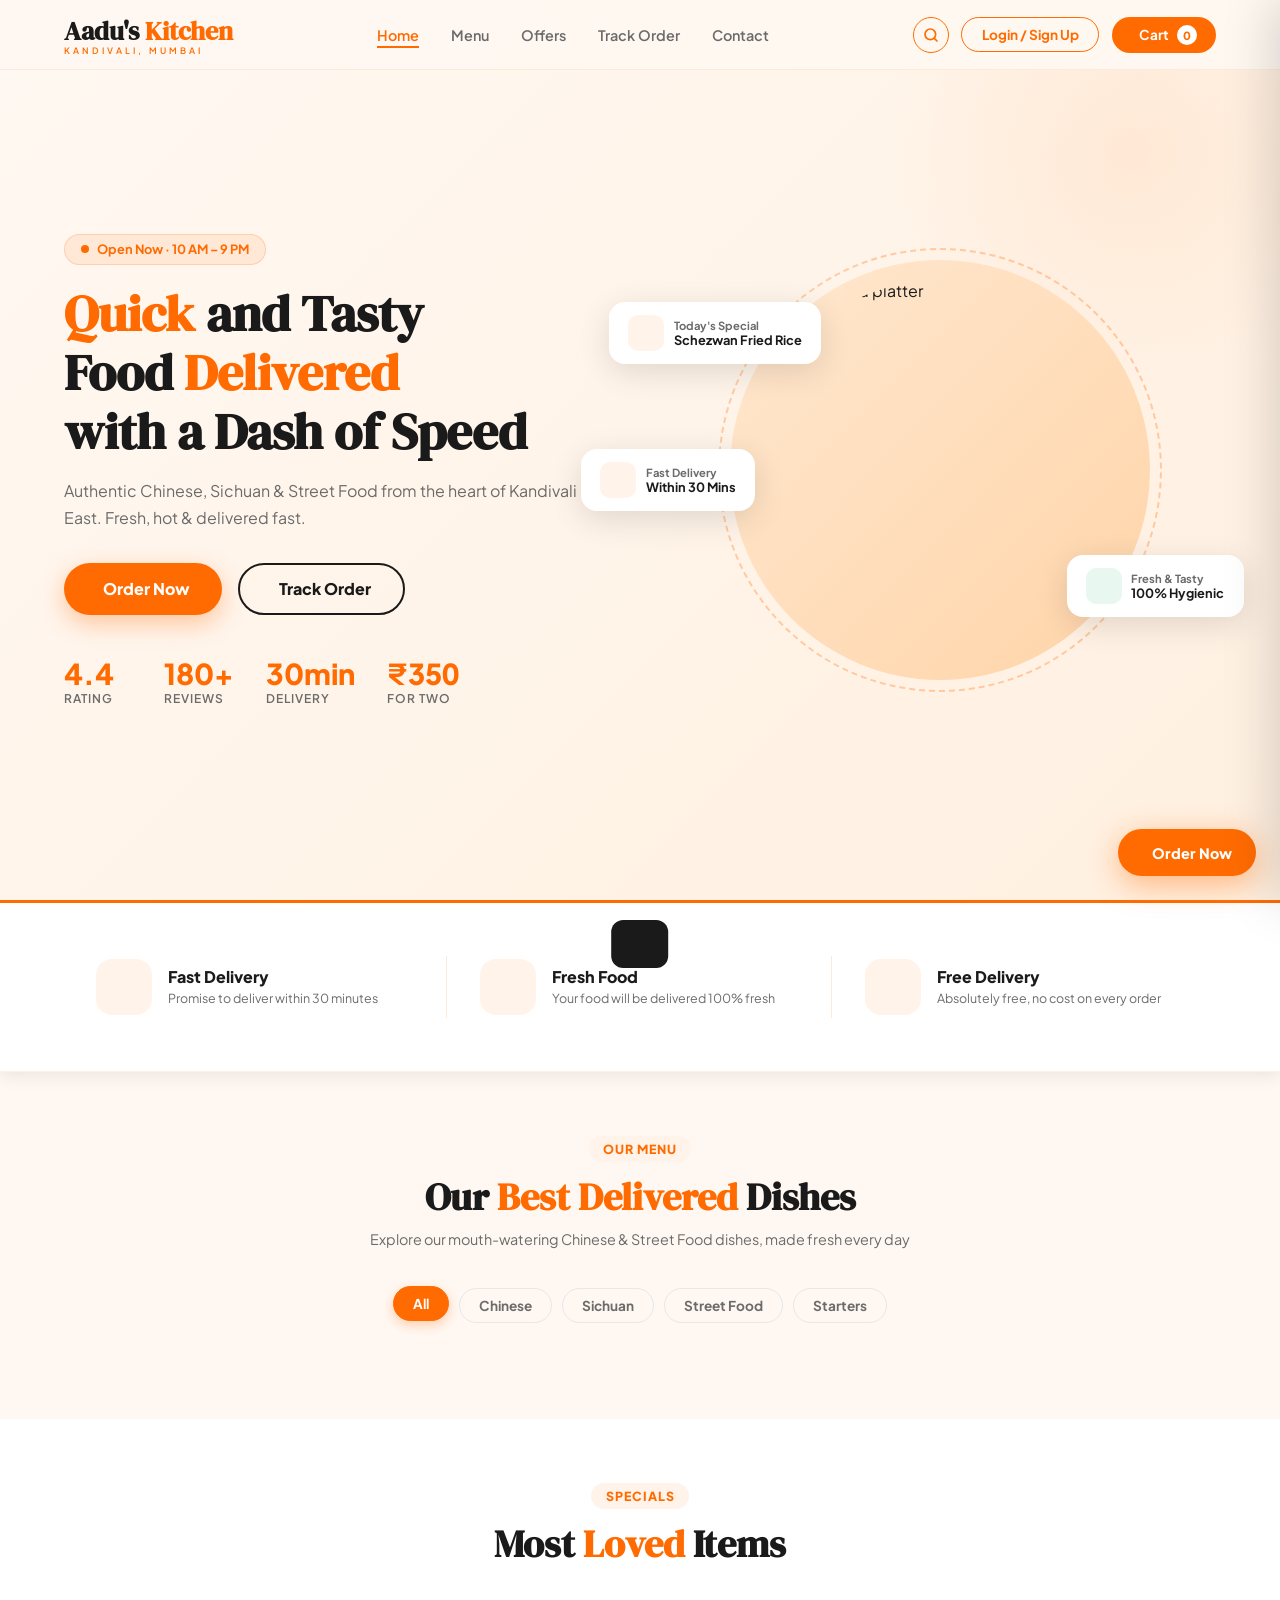
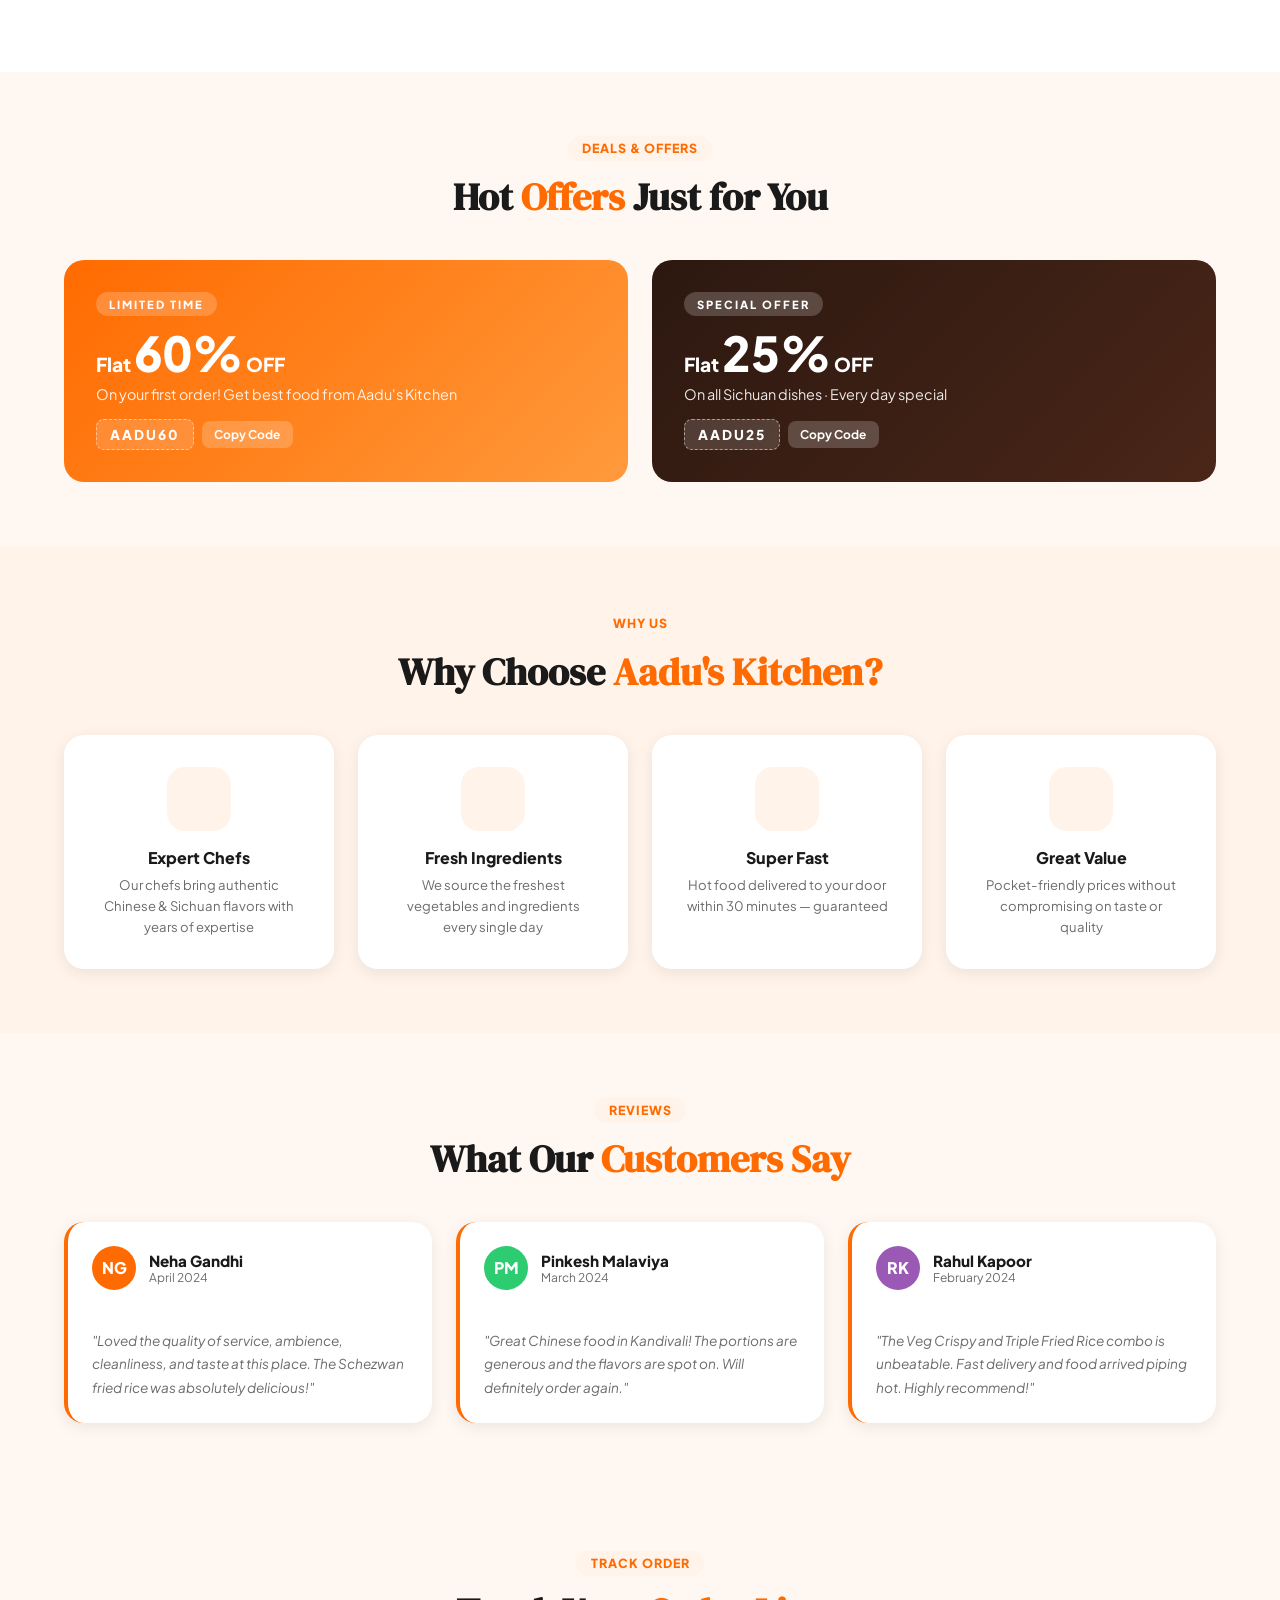
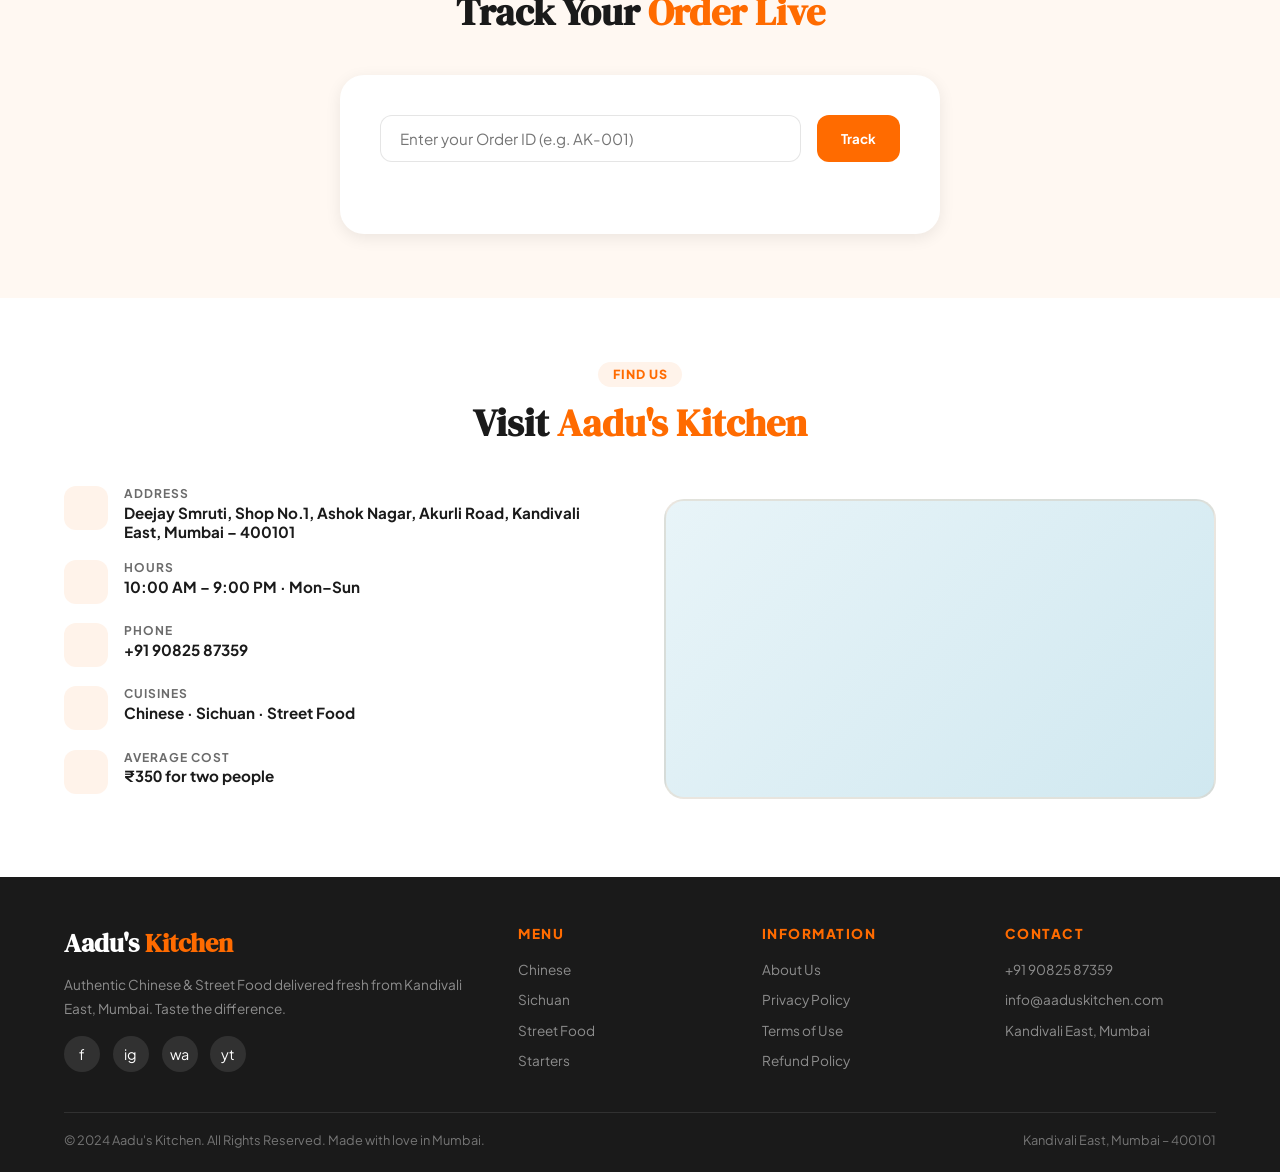
==== commit ac3f7936: "Update index.html" ====
--- a/index.html
+++ b/index.html
@@ -502,6 +502,7 @@
      JAVASCRIPT
 ================================================================ -->
 <script src="https://cdn.jsdelivr.net/npm/@supabase/supabase-js@2"></script>
+<script src="supabase.js"></script>
 <script src="https://unpkg.com/lucide@0.468.0/dist/umd/lucide.min.js"></script>
 <script src="menu.js"></script>
 </body>
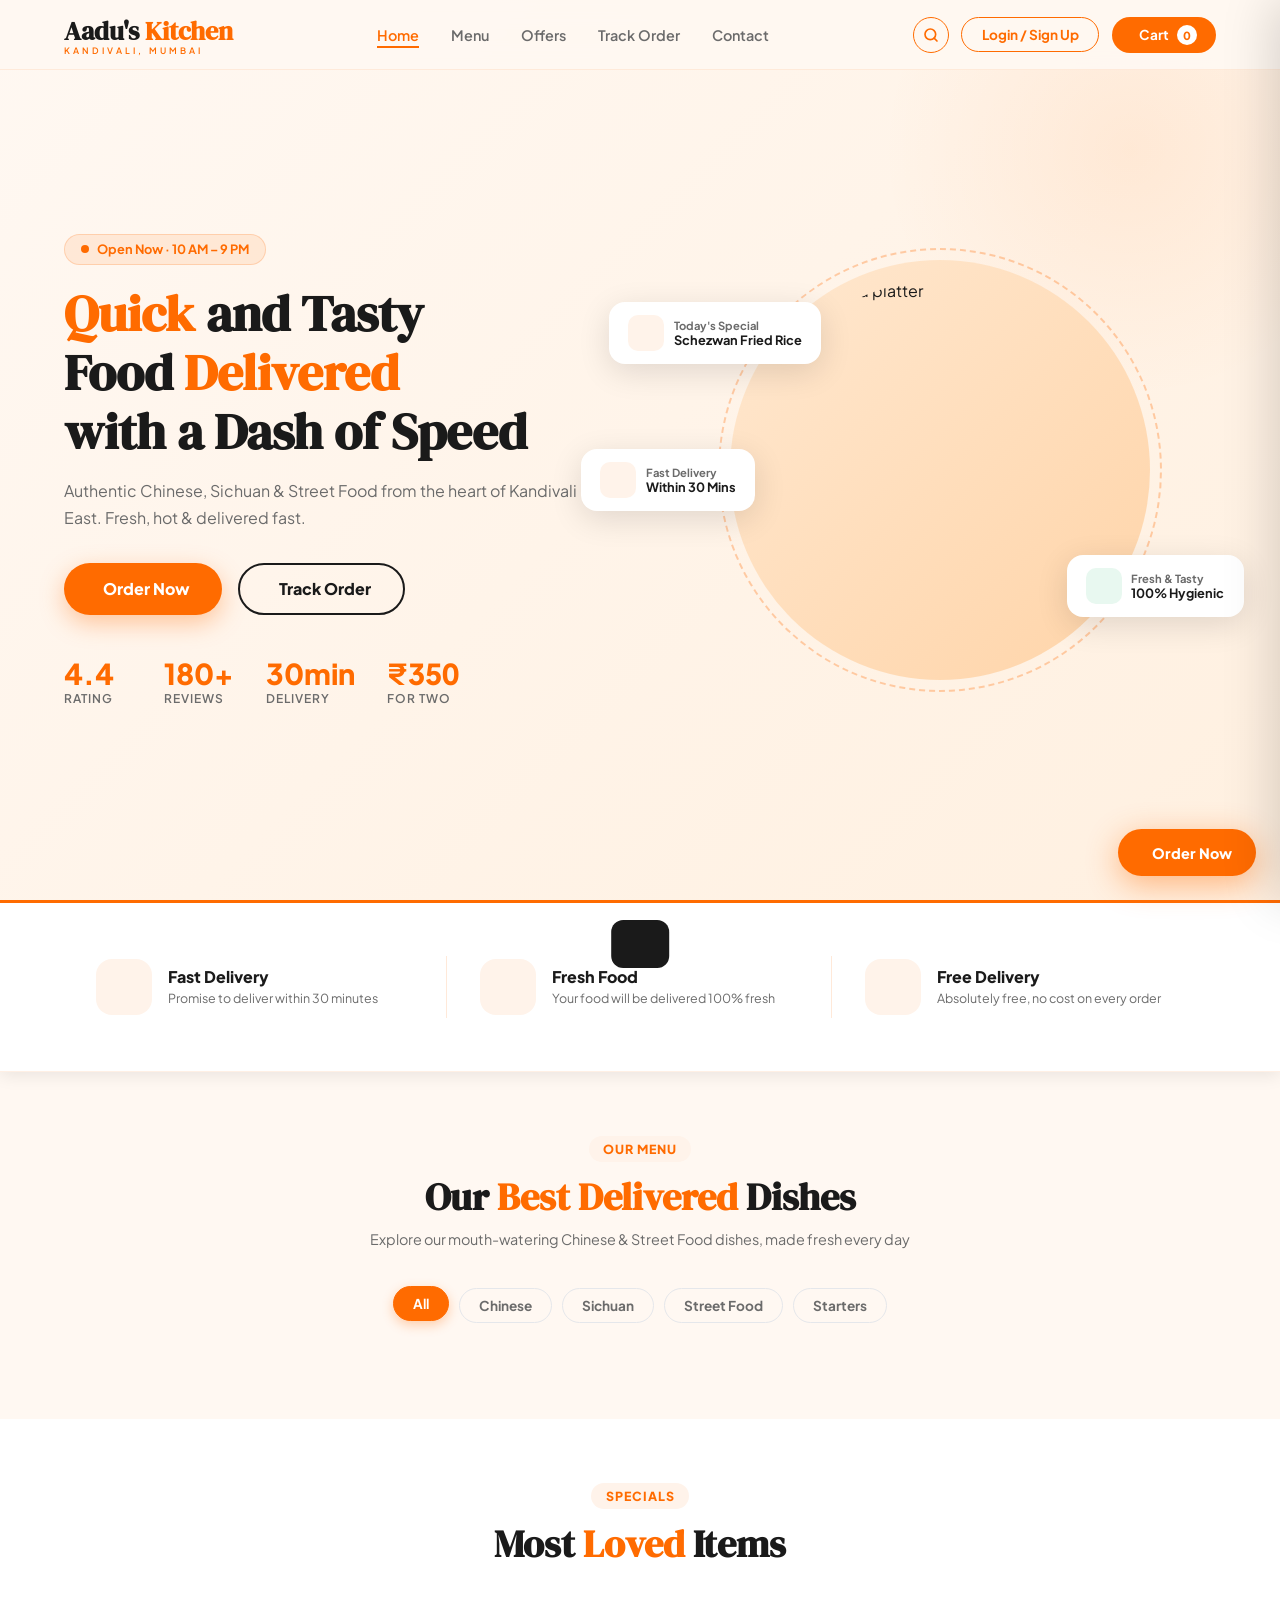
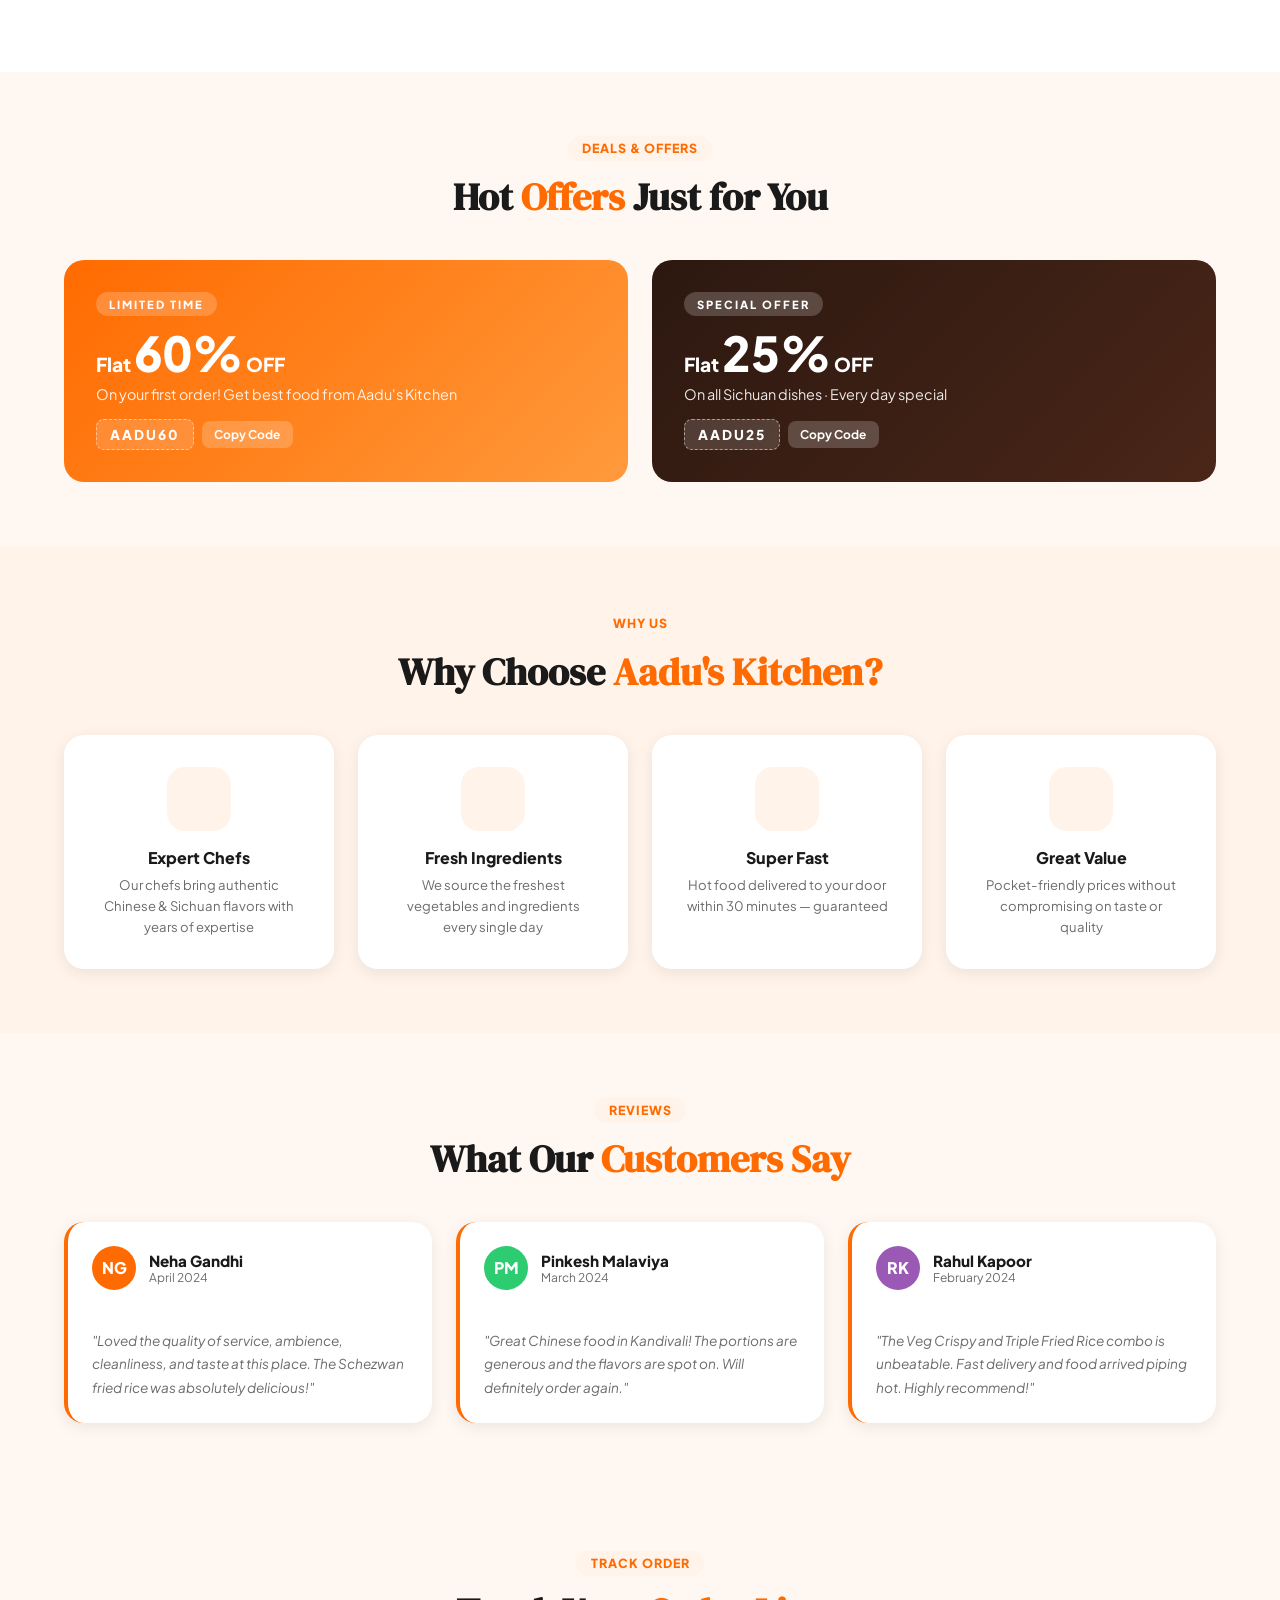
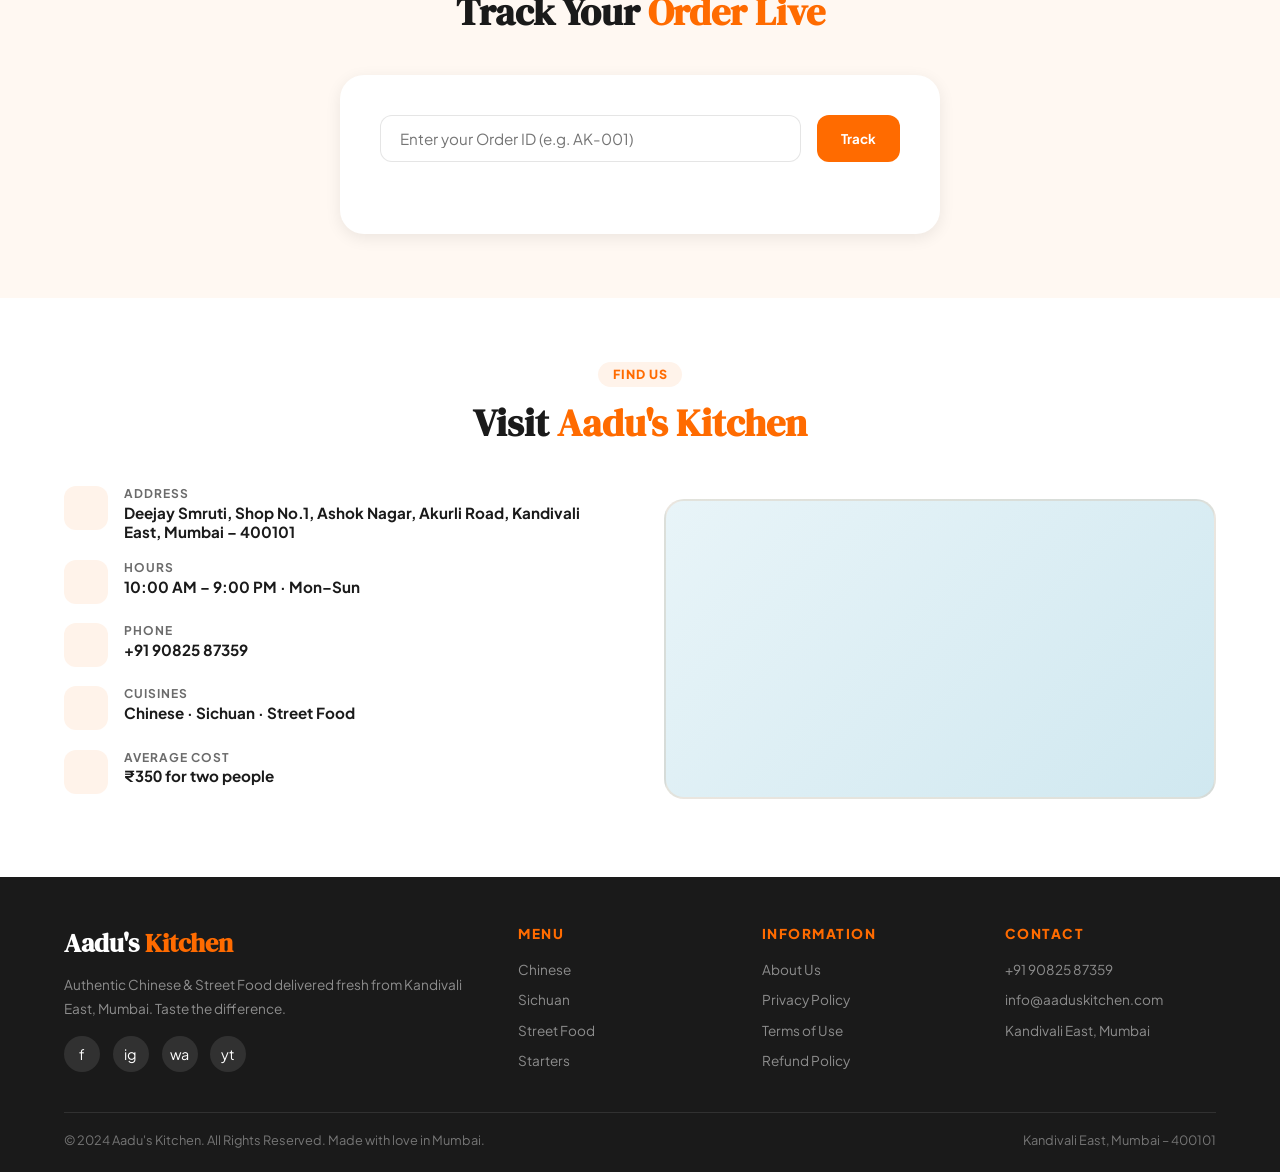
==== commit 90617986: "Update index.html" ====
--- a/index.html
+++ b/index.html
@@ -502,7 +502,7 @@
      JAVASCRIPT
 ================================================================ -->
 <script src="https://cdn.jsdelivr.net/npm/@supabase/supabase-js@2"></script>
-<script src="supabase.js"></script>
+<script src="supabaSe.js"></script>
 <script src="https://unpkg.com/lucide@0.468.0/dist/umd/lucide.min.js"></script>
 <script src="menu.js"></script>
 </body>
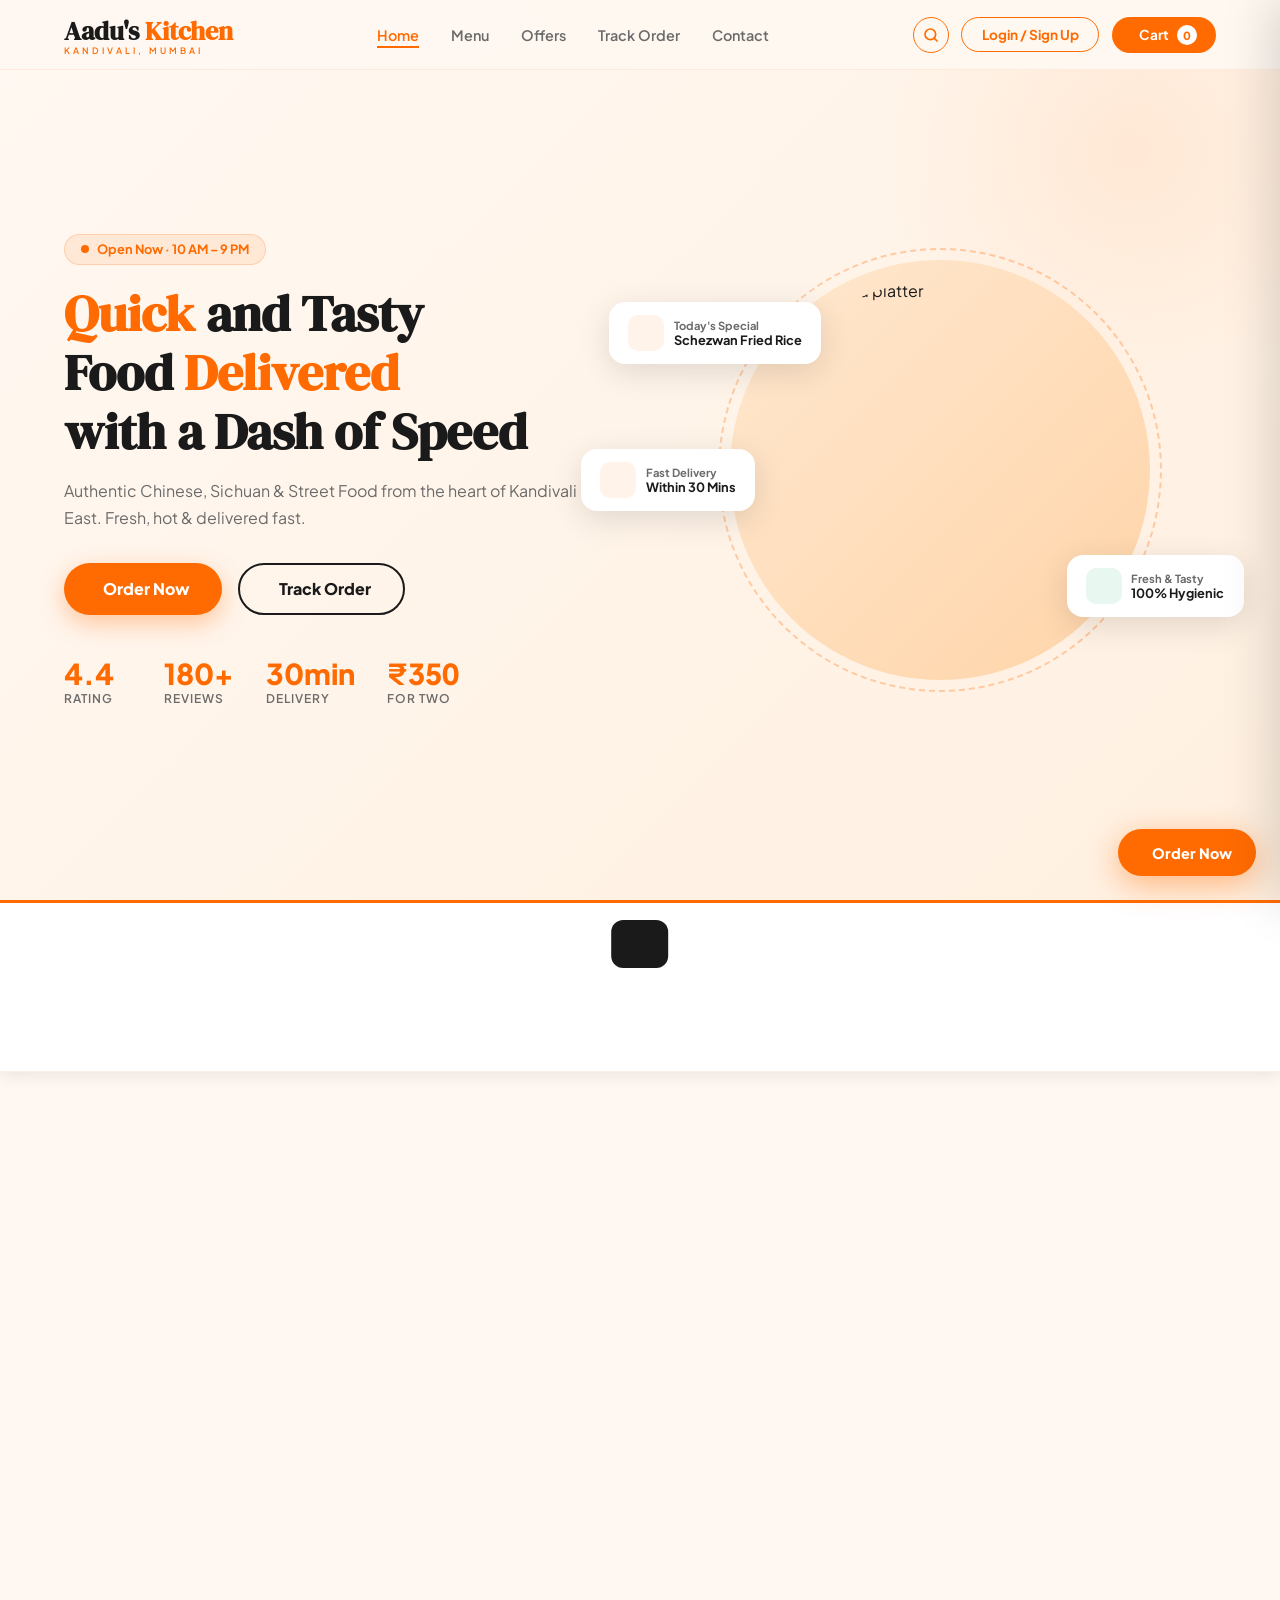
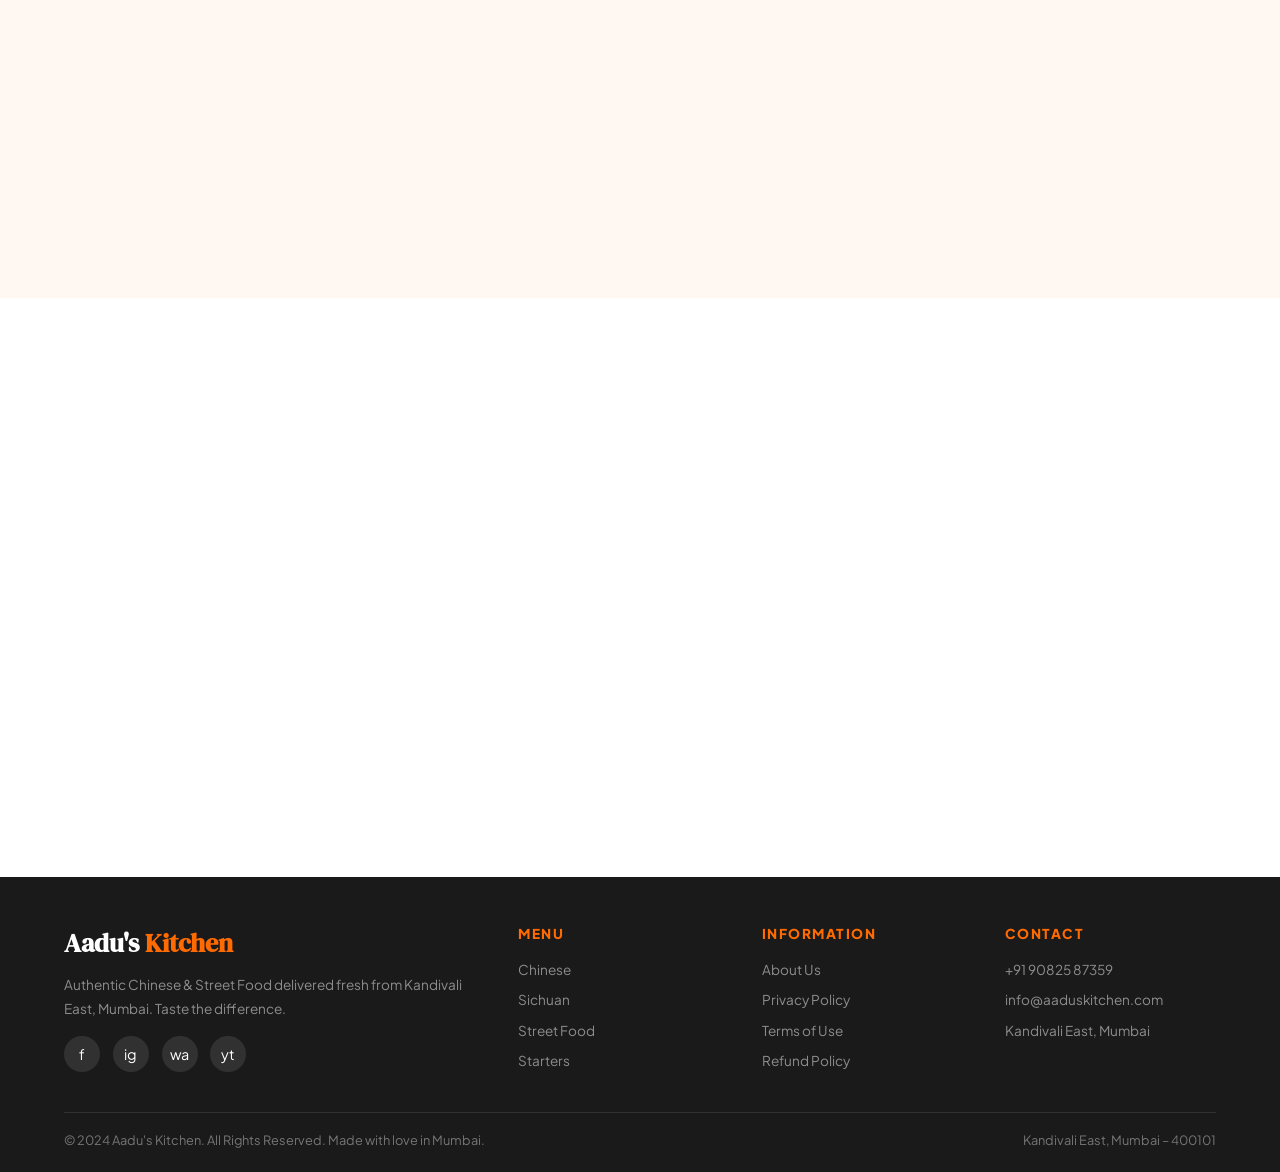
==== commit d63769c6: "Update index.html" ====
--- a/index.html
+++ b/index.html
@@ -286,38 +286,41 @@
     <button class="modal-close" onclick="closeLogin()" aria-label="Close"><span class="ico"><i data-lucide="x"></i></span></button>
     <div class="modal-logo">Aadu's <span>Kitchen</span></div>
 
-    <!-- Step 1: Phone -->
-    <div class="modal-step active" id="ls-step1">
-      <h2>Login / Sign Up</h2>
-      <p class="modal-sub">Enter your phone number to continue</p>
-      <div class="form-group-m">
-        <label class="form-label-m">Mobile Number</label>
-        <div class="phone-input-wrap">
-          <span class="phone-prefix">+91</span>
-          <input type="tel" class="phone-input" placeholder="Enter 10-digit number" id="phoneInput" maxlength="10">
-        </div>
-      </div>
-      <button class="submit-btn" onclick="sendOTP()">Send OTP →</button>
-      <p style="text-align:center;font-size:.75rem;color:var(--gray);margin-top:1rem;">By continuing, you agree to our Terms & Privacy Policy</p>
-    </div>
-
-    <!-- Step 2: OTP -->
-    <div class="modal-step" id="ls-step2">
-      <h2>Enter OTP</h2>
-      <p class="modal-sub" id="otpSubtext">OTP sent to +91 XXXXXXXXXX</p>
-      <div class="form-group-m">
-        <label class="form-label-m">4-Digit OTP</label>
-        <div class="otp-inputs">
-          <input type="text" class="otp-input" maxlength="1" id="otp1" oninput="otpMove(this,'otp2')">
-          <input type="text" class="otp-input" maxlength="1" id="otp2" oninput="otpMove(this,'otp3')">
-          <input type="text" class="otp-input" maxlength="1" id="otp3" oninput="otpMove(this,'otp4')">
-          <input type="text" class="otp-input" maxlength="1" id="otp4" oninput="otpMove(this,null)">
-        </div>
-      </div>
-      <button class="submit-btn" onclick="verifyOTP()">Verify & Login →</button>
-      <p class="resend-otp">Didn't receive OTP? <span onclick="resendOTP()">Resend OTP</span></p>
-    </div>
-
+    <!-- Step 1: email -->
+
+    <div id="authModal" class="auth-modal">
+
+  <div class="auth-card">
+
+    <h2>Aadus Kitchen</h2>
+
+    <input
+      type="email"
+      id="email"
+      placeholder="Enter Email">
+
+    <input
+      type="password"
+      id="password"
+      placeholder="Enter Password">
+    <button onclick="signUp()">
+      Create Account
+    </button>
+
+    <button onclick="login()">
+      Login
+    </button>
+
+    <button onclick="logout()">
+      Logout
+    </button>
+
+    <p id="authMessage"></p>
+
+  </div>
+
+</div>
+   
     <!-- Step 3: New user profile setup -->
     <div class="modal-step" id="ls-step3">
       <h2>Complete Your Profile</h2>
@@ -502,8 +505,31 @@
      JAVASCRIPT
 ================================================================ -->
 <script src="https://cdn.jsdelivr.net/npm/@supabase/supabase-js@2"></script>
-<script src="supabaSe.js"></script>
+<script src="supabase.js"></script>
 <script src="https://unpkg.com/lucide@0.468.0/dist/umd/lucide.min.js"></script>
 <script src="menu.js"></script>
+
+<!-- ================================================================
+     TEST CONNECTION
+================================================================ -->
+  
+<script>
+(async () => {
+
+  const { data, error } =
+    await window.supabaseClient
+      .from('menu_categories')
+      .select('name')
+      .limit(1);
+
+  if (error) {
+    console.error('❌ Supabase error:', error);
+  } else {
+    console.log('✅ Supabase connected!', data);
+  }
+
+})();
+</script>
+  
 </body>
 </html>
